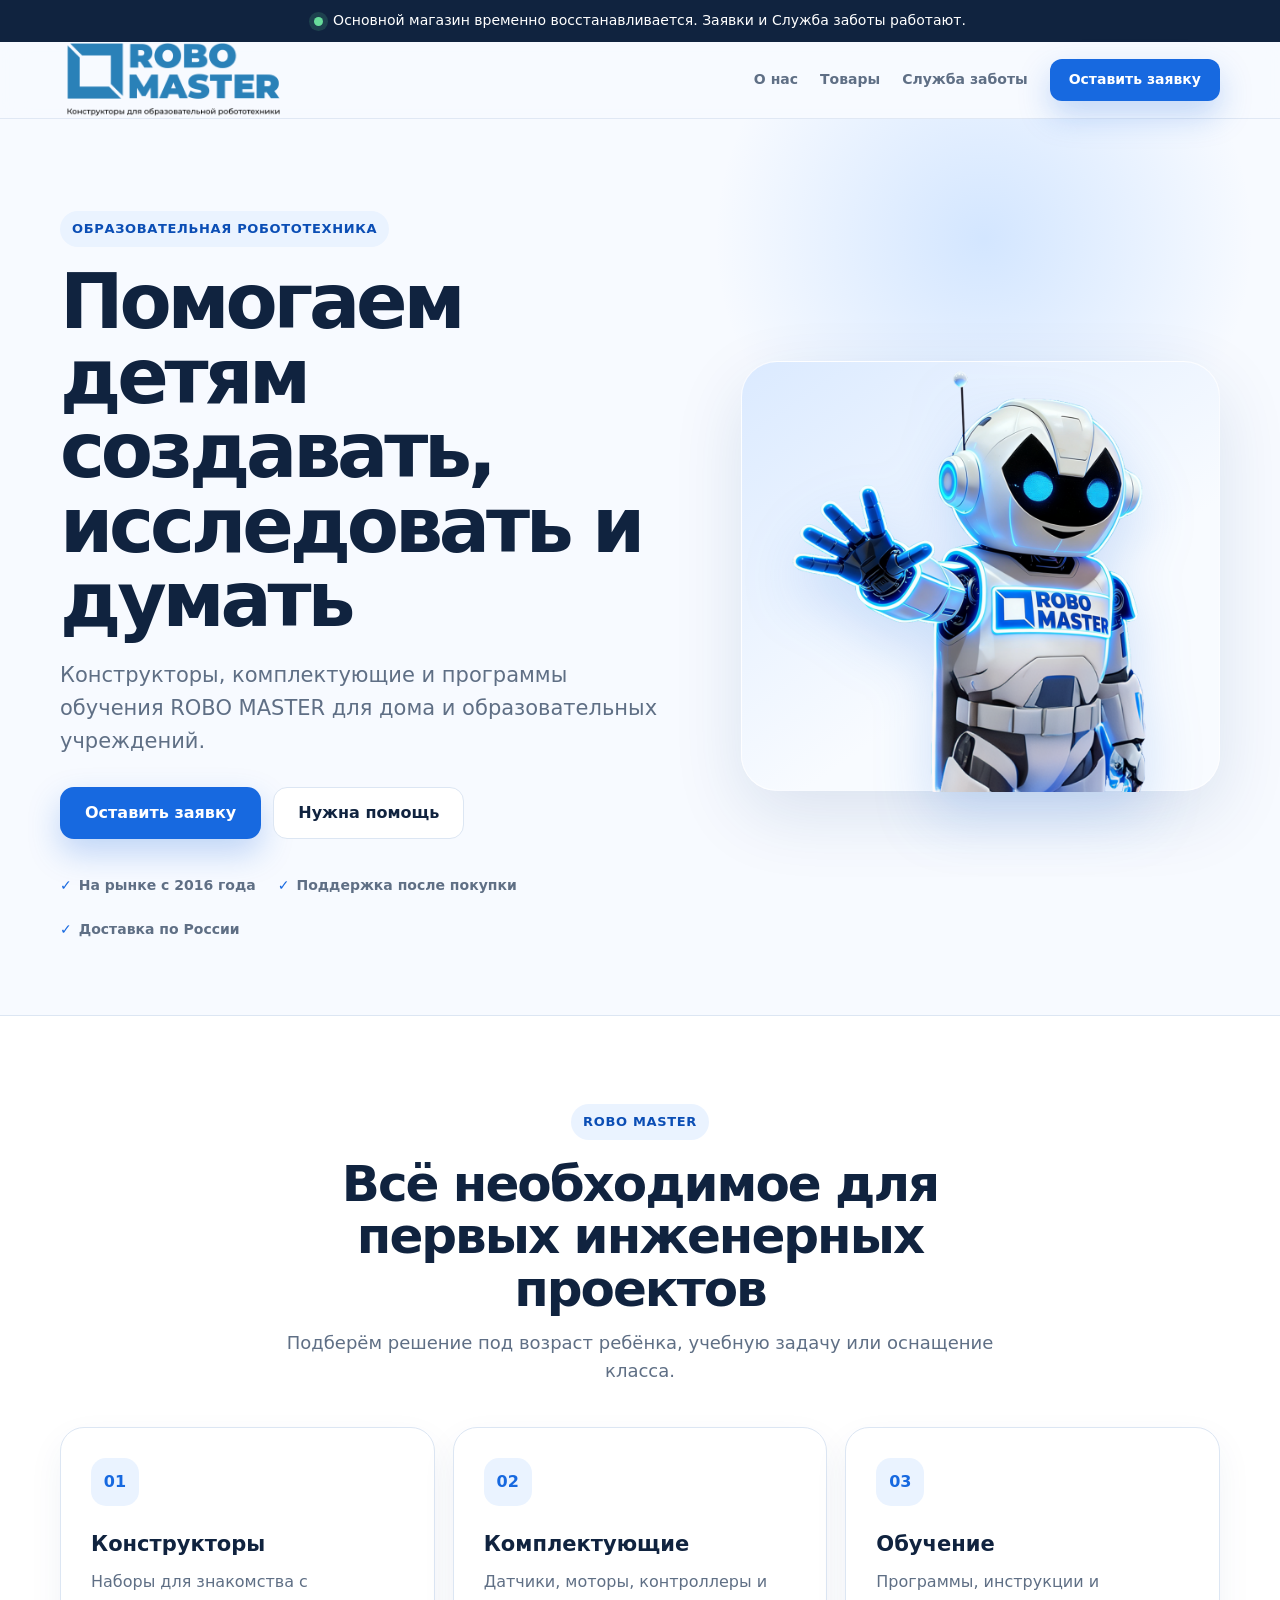
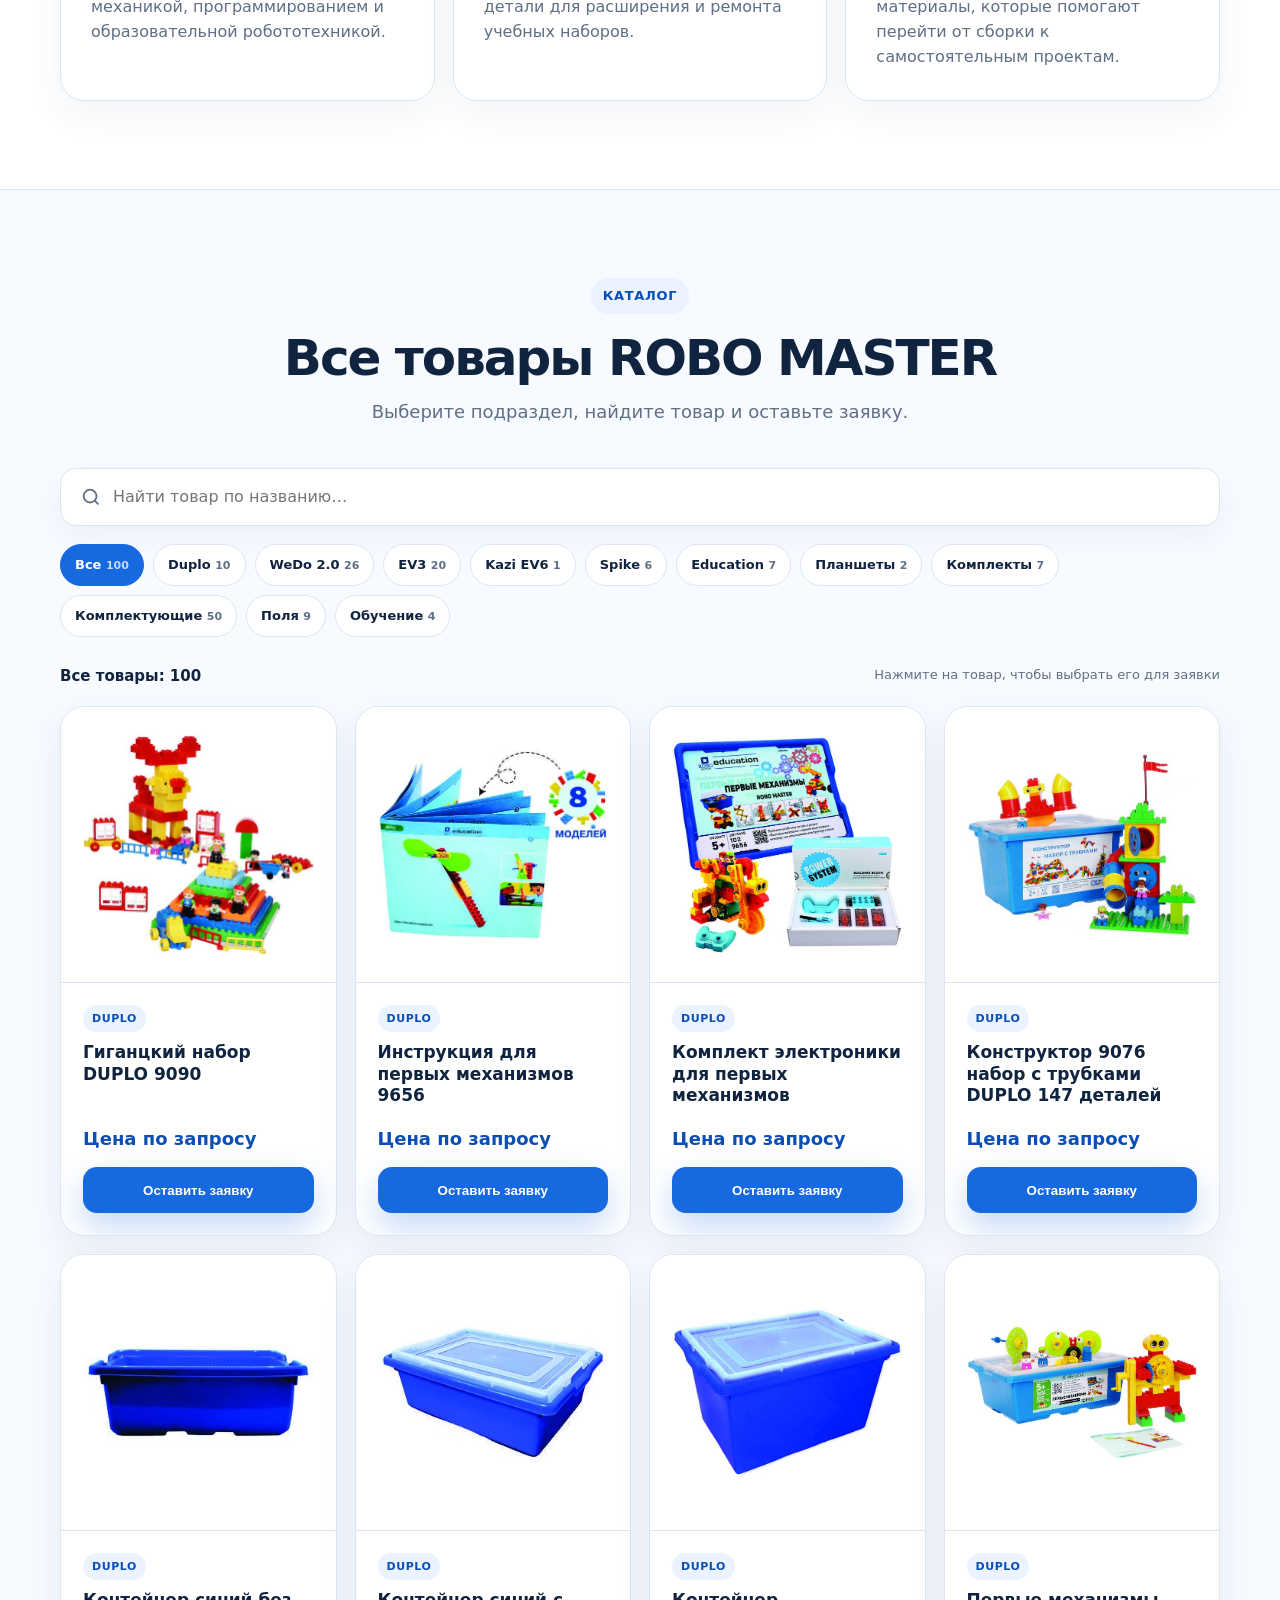
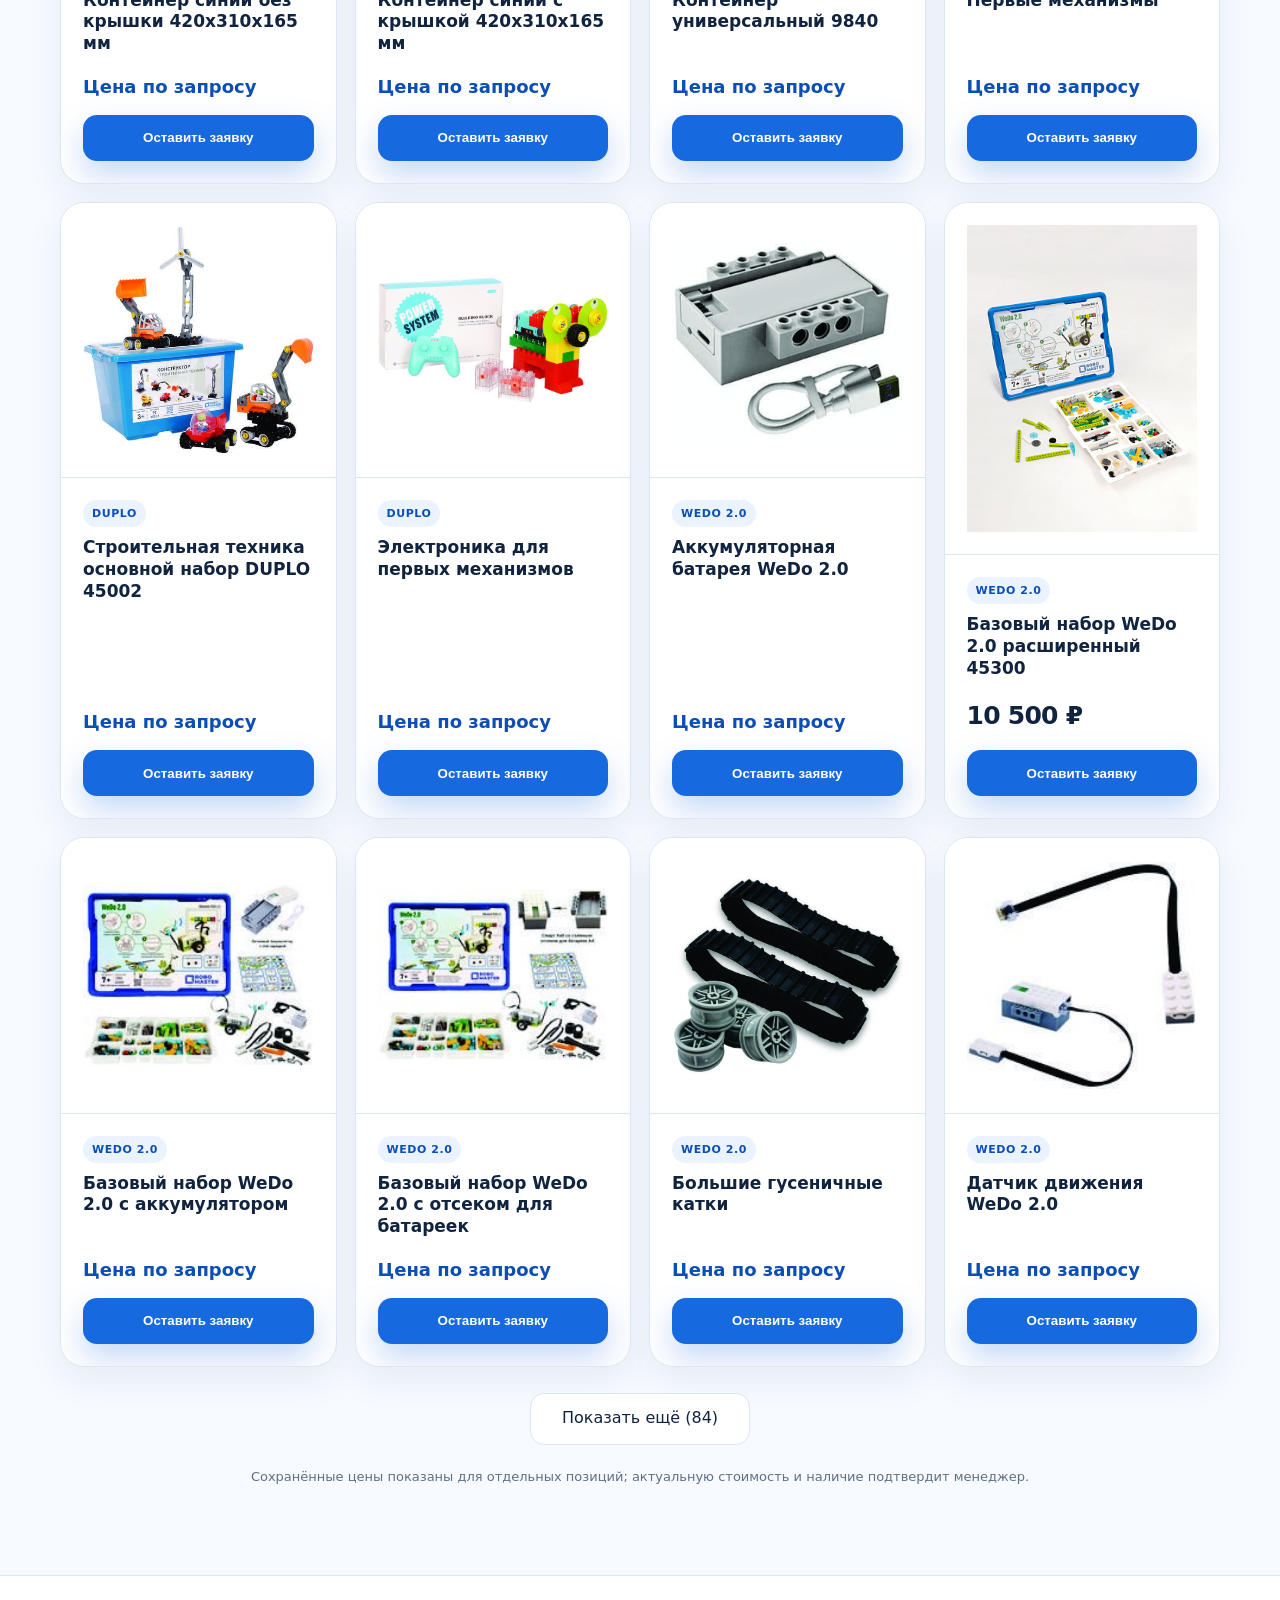
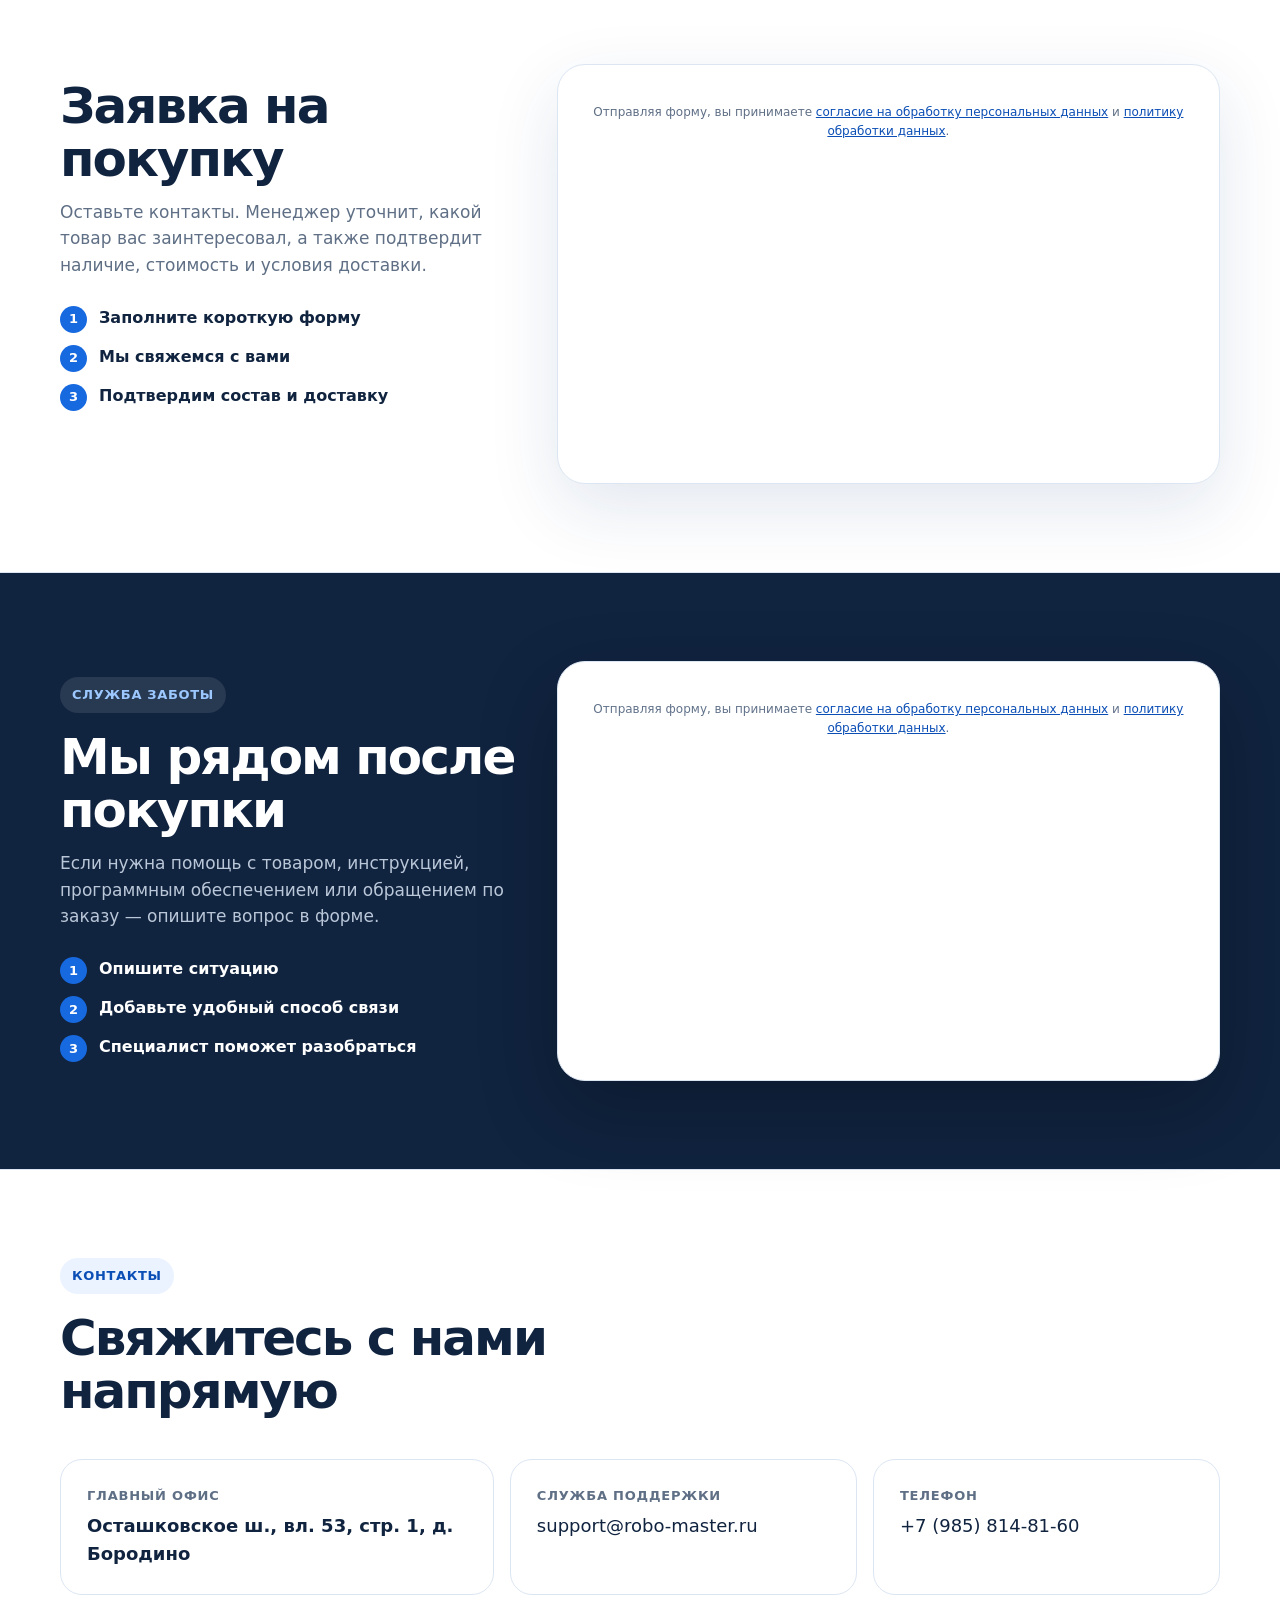
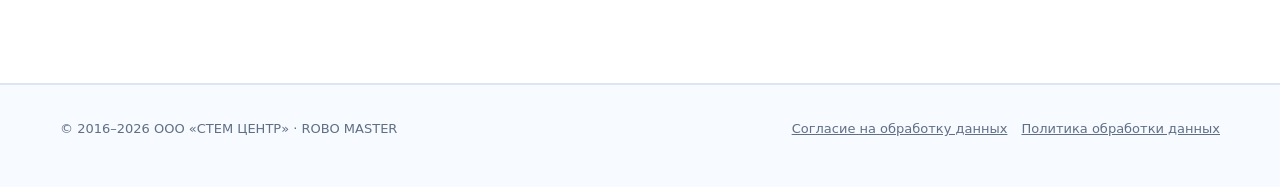
==== index.html @ 3cda49a5 "Update purchase request heading" ====
<!doctype html>
<html lang="ru">
<head>
  <meta charset="utf-8">
  <meta name="viewport" content="width=device-width, initial-scale=1">
  <meta name="description" content="ROBO MASTER — образовательные конструкторы и поддержка. Оставьте заявку на покупку или обратитесь в Службу заботы.">
  <title>ROBO MASTER — заявки и Служба заботы</title>
  <link rel="stylesheet" href="/styles.css">
  <script src="/catalog-data.js" defer></script>
  <script src="/catalog.js" defer></script>
</head>
<body>
  <div class="sticky-stack">
    <div class="service-note">
      <div class="container"><span class="status-dot" aria-hidden="true"></span> Основной магазин временно восстанавливается. Заявки и Служба заботы работают.</div>
    </div>

    <header class="site-header">
      <div class="container nav">
        <a class="brand" href="#top" aria-label="ROBO MASTER — наверх">
          <span class="brand-logo-viewport"><img class="brand-logo" src="/assets/brand/logo.png" alt="ROBO MASTER"></span>
        </a>
        <nav class="nav-links" aria-label="Основная навигация">
          <a href="#about">О нас</a>
          <a href="#products">Товары</a>
          <a href="#care">Служба заботы</a>
          <a class="button button-primary button-small" href="#order">Оставить заявку</a>
        </nav>
      </div>
    </header>
  </div>

  <main id="top">
    <section class="hero">
      <div class="container hero-grid">
        <div class="hero-copy">
          <div class="eyebrow">Образовательная робототехника</div>
          <h1>Помогаем детям создавать, исследовать и думать</h1>
          <p>Конструкторы, комплектующие и программы обучения ROBO MASTER для дома и образовательных учреждений.</p>
          <div class="hero-actions">
            <a class="button button-primary" href="#order">Оставить заявку</a>
            <a class="button button-secondary" href="#care">Нужна помощь</a>
          </div>
          <div class="trust-row" aria-label="Преимущества">
            <span>На рынке с 2016 года</span>
            <span>Поддержка после покупки</span>
            <span>Доставка по России</span>
          </div>
        </div>

        <div class="robot-card" aria-label="Маскот ROBO MASTER">
          <img class="mascot-image" src="/assets/brand/mascot.png" alt="Маскот ROBO MASTER">
        </div>
      </div>
    </section>

    <section class="section section-soft" id="about">
      <div class="container">
        <div class="section-heading center">
          <div class="eyebrow">ROBO MASTER</div>
          <h2>Всё необходимое для первых инженерных проектов</h2>
          <p>Подберём решение под возраст ребёнка, учебную задачу или оснащение класса.</p>
        </div>
        <div class="cards">
          <article class="card">
            <div class="card-number">01</div>
            <h3>Конструкторы</h3>
            <p>Наборы для знакомства с механикой, программированием и образовательной робототехникой.</p>
          </article>
          <article class="card">
            <div class="card-number">02</div>
            <h3>Комплектующие</h3>
            <p>Датчики, моторы, контроллеры и детали для расширения и ремонта учебных наборов.</p>
          </article>
          <article class="card">
            <div class="card-number">03</div>
            <h3>Обучение</h3>
            <p>Программы, инструкции и материалы, которые помогают перейти от сборки к самостоятельным проектам.</p>
          </article>
        </div>
      </div>
    </section>

    <section class="section" id="products">
      <div class="container">
        <div class="section-heading center">
          <div class="eyebrow">Каталог</div>
          <h2>Все товары ROBO MASTER</h2>
          <p>Выберите подраздел, найдите товар и оставьте заявку.</p>
        </div>
        <div class="catalog-toolbar">
          <label class="catalog-search">
            <span class="sr-only">Поиск товара</span>
            <input id="catalog-search" type="search" placeholder="Найти товар по названию…" autocomplete="off">
          </label>
          <div class="catalog-categories" id="catalog-categories" aria-label="Подразделы каталога"></div>
        </div>
        <div class="catalog-meta"><strong id="catalog-summary">Все товары</strong><span>Нажмите на товар, чтобы выбрать его для заявки</span></div>
        <div class="products-grid" id="catalog-grid" aria-live="polite"></div>
        <div class="catalog-more-wrap"><button class="button button-secondary" id="catalog-more" type="button">Показать ещё</button></div>
        <p class="catalog-note">Сохранённые цены показаны для отдельных позиций; актуальную стоимость и наличие подтвердит менеджер.</p>
      </div>
    </section>

    <section class="section section-soft" id="order">
      <div class="container form-layout">
        <div class="form-intro">
          <h2>Заявка на покупку</h2>
          <p>Оставьте контакты. Менеджер уточнит, какой товар вас заинтересовал, а также подтвердит наличие, стоимость и условия доставки.</p>
          <div class="selected-product" id="selected-product" hidden><span>Вы выбрали</span><strong id="selected-product-name"></strong></div>
          <ol class="steps">
            <li><i>1</i><span>Заполните короткую форму</span></li>
            <li><i>2</i><span>Мы свяжемся с вами</span></li>
            <li><i>3</i><span>Подтвердим состав и доставку</span></li>
          </ol>
        </div>
        <div class="form-shell">
          <script data-b24-form="inline/45/62ltmn" data-b24-form-telemetry-sign="v1:45:site.45201cbd93fb56bcf08cf3dd58f319ae5ca57c4b5c1c72bc4f37fc37b45484c8" data-skip-moving="true">(function(w,d,u){var s=d.createElement('script');s.async=true;s.src=u+'?'+(Date.now()/180000|0);var h=d.getElementsByTagName('script')[0];h.parentNode.insertBefore(s,h);})(window,document,'https://cdn-ru.bitrix24.ru/b26659784/crm/form/loader_45.js');</script>
          <p class="legal-note">Отправляя форму, вы принимаете <a href="/soglasie-na-obrabotku-personalnykh-dannykh/" target="_blank" rel="noopener">согласие на обработку персональных данных</a> и <a href="/politika-operatora-v-otnoshenii-obrabotki-personalnykh-dannykh/" target="_blank" rel="noopener">политику обработки данных</a>.</p>
        </div>
      </div>
    </section>

    <section class="section care-section" id="care">
      <div class="container form-layout">
        <div class="form-intro">
          <div class="eyebrow">Служба заботы</div>
          <h2>Мы рядом после покупки</h2>
          <p>Если нужна помощь с товаром, инструкцией, программным обеспечением или обращением по заказу — опишите вопрос в форме.</p>
          <ol class="steps">
            <li><i>1</i><span>Опишите ситуацию</span></li>
            <li><i>2</i><span>Добавьте удобный способ связи</span></li>
            <li><i>3</i><span>Специалист поможет разобраться</span></li>
          </ol>
        </div>
        <div class="form-shell">
          <script data-b24-form="inline/91/0jhcad" data-b24-form-telemetry-sign="v1:91:site.b65af442c1411113fe39081b1d730d750282a81c6e5b98659451074276ab9825" data-skip-moving="true">(function(w,d,u){var s=d.createElement('script');s.async=true;s.src=u+'?'+(Date.now()/180000|0);var h=d.getElementsByTagName('script')[0];h.parentNode.insertBefore(s,h);})(window,document,'https://cdn-ru.bitrix24.ru/b26659784/crm/form/loader_91.js');</script>
          <p class="legal-note">Отправляя форму, вы принимаете <a href="/soglasie-na-obrabotku-personalnykh-dannykh/" target="_blank" rel="noopener">согласие на обработку персональных данных</a> и <a href="/politika-operatora-v-otnoshenii-obrabotki-personalnykh-dannykh/" target="_blank" rel="noopener">политику обработки данных</a>.</p>
        </div>
      </div>
    </section>

    <section class="section section-soft">
      <div class="container">
        <div class="section-heading">
          <div class="eyebrow">Контакты</div>
          <h2>Свяжитесь с нами напрямую</h2>
        </div>
        <div class="contact-strip">
          <div class="contact-card"><span>Главный офис</span><strong>Осташковское ш., вл. 53, стр. 1, д. Бородино</strong></div>
          <div class="contact-card"><span>Служба поддержки</span><a href="mailto:support@robo-master.ru">support@robo-master.ru</a></div>
          <div class="contact-card"><span>Телефон</span><a href="tel:+79858148160">+7 (985) 814-81-60</a></div>
        </div>
      </div>
    </section>
  </main>

  <footer class="footer">
    <div class="container footer-grid">
      <div>© 2016–2026 ООО «СТЕМ ЦЕНТР» · ROBO MASTER</div>
      <div class="footer-links">
        <a href="/soglasie-na-obrabotku-personalnykh-dannykh/">Согласие на обработку данных</a>
        <a href="/politika-operatora-v-otnoshenii-obrabotki-personalnykh-dannykh/">Политика обработки данных</a>
      </div>
    </div>
  </footer>
</body>
</html>
---- styles.css ----
:root {
  --ink: #10233f;
  --muted: #5f6f85;
  --blue: #1769e0;
  --blue-deep: #0b4eb5;
  --sky: #eaf3ff;
  --orange: #ff8a3d;
  --yellow: #ffd34e;
  --white: #ffffff;
  --line: #dce6f3;
  --shadow: 0 24px 70px rgba(20, 61, 120, 0.12);
}

* { box-sizing: border-box; }

html { scroll-behavior: smooth; }

body {
  margin: 0;
  color: var(--ink);
  background: #f7faff;
  font-family: Inter, ui-sans-serif, system-ui, -apple-system, BlinkMacSystemFont, "Segoe UI", sans-serif;
  line-height: 1.55;
}

a { color: inherit; }

.container {
  width: min(1160px, calc(100% - 40px));
  margin-inline: auto;
}

.service-note {
  background: var(--ink);
  color: var(--white);
  font-size: 14px;
}

.sticky-stack {
  position: sticky;
  z-index: 30;
  top: 0;
}

.service-note .container {
  display: flex;
  align-items: center;
  justify-content: center;
  gap: 10px;
  min-height: 42px;
  text-align: center;
}

.status-dot {
  width: 9px;
  height: 9px;
  border-radius: 999px;
  background: #67dc9b;
  box-shadow: 0 0 0 5px rgba(103, 220, 155, 0.16);
}

.site-header {
  position: relative;
  z-index: 1;
  background: rgba(247, 250, 255, 0.9);
  border-bottom: 1px solid rgba(220, 230, 243, 0.85);
  backdrop-filter: blur(14px);
}

.nav {
  display: flex;
  align-items: center;
  justify-content: space-between;
  min-height: 76px;
  gap: 24px;
}

.brand {
  display: inline-flex;
  align-items: center;
  gap: 11px;
  color: var(--ink);
  text-decoration: none;
  font-weight: 900;
  letter-spacing: 0.02em;
}

.brand-logo-viewport {
  position: relative;
  display: block;
  width: 226px;
  height: 74px;
  overflow: hidden;
}

.brand-logo {
  position: absolute;
  top: -77px;
  left: 0;
  display: block;
  width: 226px;
  height: 226px;
  object-fit: contain;
}

.brand-mark {
  position: relative;
  width: 35px;
  height: 35px;
  border: 3px solid var(--blue);
  border-radius: 9px;
  transform: rotate(7deg);
}

.brand-mark::before,
.brand-mark::after {
  content: "";
  position: absolute;
  background: var(--orange);
  border-radius: 4px;
}

.brand-mark::before { width: 9px; height: 9px; top: 5px; left: 5px; }
.brand-mark::after { width: 9px; height: 9px; right: 5px; bottom: 5px; }

.nav-links {
  display: flex;
  align-items: center;
  gap: 22px;
  color: var(--muted);
  font-size: 14px;
  font-weight: 700;
}

.nav-links a { text-decoration: none; }
.nav-links a:hover { color: var(--blue); }

.button {
  display: inline-flex;
  align-items: center;
  justify-content: center;
  min-height: 52px;
  padding: 0 24px;
  border: 1px solid transparent;
  border-radius: 14px;
  text-decoration: none;
  font-weight: 800;
  transition: transform .2s ease, box-shadow .2s ease, background .2s ease;
}

.button:hover { transform: translateY(-2px); }
.button-primary { background: var(--blue); color: var(--white); box-shadow: 0 14px 32px rgba(23, 105, 224, .25); }
.button-primary:hover { background: var(--blue-deep); }
.button-secondary { background: var(--white); color: var(--ink); border-color: var(--line); }
.button-small { min-height: 42px; padding-inline: 18px; border-radius: 12px; }

.hero {
  position: relative;
  overflow: hidden;
  padding: 92px 0 74px;
}

.hero::before {
  content: "";
  position: absolute;
  inset: -160px auto auto 55%;
  width: 560px;
  height: 560px;
  border-radius: 50%;
  background: radial-gradient(circle, rgba(83, 158, 255, .22), rgba(83, 158, 255, 0) 68%);
  pointer-events: none;
}

.hero-grid {
  display: grid;
  grid-template-columns: minmax(0, 1.12fr) minmax(360px, .88fr);
  align-items: center;
  gap: 72px;
}

.eyebrow {
  display: inline-flex;
  align-items: center;
  gap: 8px;
  margin-bottom: 18px;
  padding: 8px 12px;
  border-radius: 999px;
  background: var(--sky);
  color: var(--blue-deep);
  font-size: 13px;
  font-weight: 900;
  letter-spacing: .05em;
  text-transform: uppercase;
}

h1, h2, h3, p { margin-top: 0; }

h1 {
  max-width: 760px;
  margin-bottom: 22px;
  font-size: clamp(43px, 6vw, 76px);
  line-height: .98;
  letter-spacing: -.055em;
}

.hero-copy > p {
  max-width: 680px;
  margin-bottom: 30px;
  color: var(--muted);
  font-size: clamp(18px, 2vw, 21px);
}

.hero-actions { display: flex; flex-wrap: wrap; gap: 12px; }

.trust-row {
  display: flex;
  flex-wrap: wrap;
  gap: 22px;
  margin-top: 36px;
  color: var(--muted);
  font-size: 14px;
  font-weight: 700;
}

.trust-row span::before { content: "✓"; margin-right: 7px; color: var(--blue); }

.robot-card {
  position: relative;
  min-height: 430px;
  border: 1px solid rgba(255, 255, 255, .82);
  border-radius: 36px;
  background: linear-gradient(145deg, #dbeaff, #f8fbff 62%);
  box-shadow: var(--shadow);
}

.mascot-image {
  position: absolute;
  z-index: 2;
  right: -2%;
  bottom: -2px;
  display: block;
  width: 112%;
  max-width: none;
  max-height: 112%;
  object-fit: contain;
  object-position: right bottom;
  filter: drop-shadow(0 25px 28px rgba(23, 105, 224, .18));
}

.robot {
  position: absolute;
  inset: 68px 62px auto;
  height: 270px;
}

.robot-head {
  position: absolute;
  top: 0;
  left: 50%;
  width: 190px;
  height: 138px;
  transform: translateX(-50%);
  border: 10px solid var(--ink);
  border-radius: 34px;
  background: var(--white);
}

.robot-head::before,
.robot-head::after {
  content: "";
  position: absolute;
  top: 47px;
  width: 25px;
  height: 25px;
  border-radius: 50%;
  background: var(--blue);
  box-shadow: inset 0 -5px 0 rgba(0,0,0,.12);
}

.robot-head::before { left: 38px; }
.robot-head::after { right: 38px; }

.robot-smile {
  position: absolute;
  left: 50%;
  bottom: 22px;
  width: 54px;
  height: 21px;
  transform: translateX(-50%);
  border-bottom: 7px solid var(--orange);
  border-radius: 50%;
}

.robot-antenna {
  position: absolute;
  top: -44px;
  left: 50%;
  width: 8px;
  height: 40px;
  transform: translateX(-50%);
  background: var(--ink);
  border-radius: 10px;
}

.robot-antenna::before {
  content: "";
  position: absolute;
  top: -13px;
  left: -7px;
  width: 22px;
  height: 22px;
  border-radius: 50%;
  background: var(--yellow);
  border: 5px solid var(--ink);
}

.robot-body {
  position: absolute;
  top: 144px;
  left: 50%;
  width: 235px;
  height: 130px;
  transform: translateX(-50%);
  border: 10px solid var(--ink);
  border-radius: 31px 31px 45px 45px;
  background: var(--blue);
}

.robot-body::before,
.robot-body::after {
  content: "";
  position: absolute;
  top: 28px;
  width: 76px;
  height: 24px;
  border: 9px solid var(--ink);
  background: var(--orange);
  border-radius: 999px;
}

.robot-body::before { left: -72px; transform: rotate(-25deg); }
.robot-body::after { right: -72px; transform: rotate(25deg); }

.robot-panel {
  position: absolute;
  left: 50%;
  top: 29px;
  width: 90px;
  height: 54px;
  transform: translateX(-50%);
  border-radius: 13px;
  background: var(--white);
  box-shadow: inset 0 0 0 7px rgba(16, 35, 63, .12);
}

.block {
  position: absolute;
  width: 58px;
  height: 58px;
  border: 7px solid var(--ink);
  border-radius: 13px;
  transform: rotate(var(--r));
  box-shadow: 0 11px 0 rgba(16, 35, 63, .08);
}

.block::before {
  content: "";
  position: absolute;
  width: 18px;
  height: 9px;
  left: 12px;
  top: -15px;
  border: 5px solid var(--ink);
  border-bottom: 0;
  border-radius: 6px 6px 0 0;
  background: inherit;
}

.block-a { --r: -12deg; left: 24px; bottom: 24px; background: var(--yellow); }
.block-b { --r: 14deg; right: 28px; bottom: 50px; background: var(--orange); }
.block-c { --r: -5deg; right: 76px; top: 24px; width: 43px; height: 43px; background: #6ed6ae; }

.section { padding: 88px 0; }
.section-soft { background: var(--white); border-block: 1px solid var(--line); }

.section-heading { max-width: 760px; margin-bottom: 42px; }
.section-heading.center { margin-inline: auto; text-align: center; }

h2 {
  margin-bottom: 14px;
  font-size: clamp(32px, 4vw, 50px);
  line-height: 1.05;
  letter-spacing: -.04em;
}

.section-heading p { color: var(--muted); font-size: 18px; }

.cards {
  display: grid;
  grid-template-columns: repeat(3, 1fr);
  gap: 18px;
}

.products-grid {
  display: grid;
  grid-template-columns: repeat(4, 1fr);
  gap: 18px;
}

.catalog-toolbar {
  display: grid;
  gap: 18px;
  margin-bottom: 28px;
}

.catalog-search input {
  width: 100%;
  min-height: 58px;
  padding: 0 20px 0 52px;
  border: 1px solid var(--line);
  border-radius: 16px;
  outline: none;
  background: var(--white) url("data:image/svg+xml,%3Csvg xmlns='http://www.w3.org/2000/svg' width='22' height='22' fill='none' stroke='%235f6f85' stroke-width='2' viewBox='0 0 24 24'%3E%3Ccircle cx='11' cy='11' r='7'/%3E%3Cpath d='m20 20-4-4'/%3E%3C/svg%3E") no-repeat 19px center;
  color: var(--ink);
  font: inherit;
  font-size: 16px;
  box-shadow: 0 10px 30px rgba(20, 61, 120, .05);
}

.catalog-search input:focus {
  border-color: var(--blue);
  box-shadow: 0 0 0 4px rgba(23, 105, 224, .1);
}

.catalog-categories {
  display: flex;
  flex-wrap: wrap;
  gap: 9px;
}

.catalog-chip {
  min-height: 42px;
  padding: 0 14px;
  border: 1px solid var(--line);
  border-radius: 999px;
  background: var(--white);
  color: var(--ink);
  cursor: pointer;
  font: inherit;
  font-size: 13px;
  font-weight: 800;
}

.catalog-chip span { color: var(--muted); font-size: 11px; }
.catalog-chip:hover, .catalog-chip.is-active { border-color: var(--blue); background: var(--blue); color: var(--white); }
.catalog-chip.is-active span, .catalog-chip:hover span { color: rgba(255,255,255,.75); }

.catalog-meta {
  display: flex;
  justify-content: space-between;
  gap: 18px;
  margin-bottom: 18px;
  color: var(--muted);
  font-size: 13px;
}

.catalog-meta strong { color: var(--ink); font-size: 15px; }

.product-placeholder {
  display: grid;
  place-items: center;
  align-content: center;
  width: 100%;
  height: 100%;
  gap: 10px;
  border-radius: 18px;
  background: var(--white);
  color: var(--blue-deep);
  text-align: center;
}

.product-placeholder span {
  display: grid;
  place-items: center;
  width: 62px;
  height: 62px;
  border-radius: 19px;
  background: var(--blue);
  color: var(--white);
  font-size: 22px;
  font-weight: 900;
  box-shadow: 0 14px 28px rgba(23, 105, 224, .2);
}

.product-placeholder strong { padding-inline: 14px; font-size: 15px; }

.product-card {
  display: flex;
  flex-direction: column;
  min-width: 0;
  overflow: hidden;
  border: 1px solid var(--line);
  border-radius: 24px;
  background: var(--white);
  box-shadow: 0 14px 36px rgba(20, 61, 120, .07);
  transition: transform .2s ease, box-shadow .2s ease;
}

.product-card:hover {
  transform: translateY(-4px);
  box-shadow: 0 24px 52px rgba(20, 61, 120, .13);
}

.product-image {
  display: grid;
  place-items: center;
  aspect-ratio: 1 / 1;
  padding: 22px;
  background: var(--white);
}

.product-image img {
  display: block;
  width: 100%;
  height: 100%;
  object-fit: contain;
  mix-blend-mode: multiply;
}

.product-content {
  display: flex;
  flex: 1;
  flex-direction: column;
  padding: 22px;
  border-top: 1px solid var(--line);
}

.product-tag {
  align-self: flex-start;
  margin-bottom: 10px;
  padding: 5px 9px;
  border-radius: 999px;
  background: var(--sky);
  color: var(--blue-deep);
  font-size: 11px;
  font-weight: 900;
  letter-spacing: .05em;
  text-transform: uppercase;
}

.product-card h3 {
  margin-bottom: 18px;
  font-size: 17px;
  line-height: 1.28;
}

.product-price {
  margin-top: auto;
  margin-bottom: 14px;
  font-size: 25px;
  font-weight: 900;
  letter-spacing: -.03em;
}

.product-price-request { color: var(--blue-deep); font-size: 18px; letter-spacing: 0; }

.product-card .button { width: 100%; min-height: 46px; padding-inline: 16px; }

.catalog-note {
  margin: 22px 0 0;
  color: var(--muted);
  font-size: 13px;
  text-align: center;
}

.catalog-more-wrap { display: flex; justify-content: center; margin-top: 26px; }
.catalog-more-wrap .button { min-width: 220px; cursor: pointer; font: inherit; }
.catalog-empty { grid-column: 1 / -1; padding: 48px 24px; border: 1px dashed var(--line); border-radius: 22px; color: var(--muted); text-align: center; }

.selected-product {
  display: grid;
  gap: 4px;
  margin: 24px 0 0;
  padding: 16px 18px;
  border: 1px solid #b9d7ff;
  border-radius: 16px;
  background: var(--sky);
}

.selected-product[hidden] { display: none; }
.selected-product span { color: var(--blue-deep); font-size: 11px; font-weight: 900; letter-spacing: .06em; text-transform: uppercase; }
.selected-product strong { font-size: 15px; line-height: 1.35; }
.sr-only { position: absolute; width: 1px; height: 1px; padding: 0; margin: -1px; overflow: hidden; clip: rect(0, 0, 0, 0); white-space: nowrap; border: 0; }

.card {
  padding: 30px;
  border: 1px solid var(--line);
  border-radius: 24px;
  background: var(--white);
  box-shadow: 0 14px 36px rgba(20, 61, 120, .06);
}

.card-number {
  display: grid;
  place-items: center;
  width: 48px;
  height: 48px;
  margin-bottom: 22px;
  border-radius: 15px;
  background: var(--sky);
  color: var(--blue);
  font-weight: 900;
}

.card h3 { margin-bottom: 10px; font-size: 21px; }
.card p { margin-bottom: 0; color: var(--muted); }

.form-layout {
  display: grid;
  grid-template-columns: minmax(0, .82fr) minmax(420px, 1.18fr);
  gap: 36px;
  align-items: start;
}

.form-intro {
  position: sticky;
  top: 116px;
  padding-top: 16px;
}

.form-intro p { color: var(--muted); font-size: 17px; }

.steps { display: grid; gap: 12px; margin: 28px 0 0; padding: 0; list-style: none; }
.steps li { display: flex; gap: 12px; align-items: flex-start; font-weight: 750; }
.steps i { display: grid; place-items: center; flex: 0 0 27px; height: 27px; border-radius: 50%; background: var(--blue); color: #fff; font-style: normal; font-size: 13px; }

.form-shell {
  min-height: 420px;
  padding: 20px;
  border: 1px solid var(--line);
  border-radius: 28px;
  background: var(--white);
  box-shadow: var(--shadow);
}

.legal-note {
  margin: 18px 10px 4px;
  color: var(--muted);
  font-size: 12px;
  text-align: center;
}

.legal-note a { color: var(--blue-deep); }

.care-section {
  background: var(--ink);
  color: var(--white);
}

.care-section .section-heading p,
.care-section .form-intro p { color: #bac7d8; }

.care-section .eyebrow { background: rgba(255,255,255,.1); color: #9cc8ff; }
.care-section .form-shell { color: var(--ink); box-shadow: 0 30px 80px rgba(0,0,0,.24); }
.care-section .legal-note { color: #61728a; }

.contact-strip {
  display: grid;
  grid-template-columns: 1.25fr repeat(2, 1fr);
  gap: 16px;
}

.contact-card {
  padding: 26px;
  border: 1px solid var(--line);
  border-radius: 22px;
  background: var(--white);
}

.contact-card span { display: block; margin-bottom: 6px; color: var(--muted); font-size: 13px; font-weight: 800; text-transform: uppercase; letter-spacing: .06em; }
.contact-card a, .contact-card strong { text-decoration: none; font-size: 18px; }

.footer { padding: 34px 0 48px; border-top: 1px solid var(--line); color: var(--muted); font-size: 13px; }
.footer-grid { display: flex; justify-content: space-between; gap: 28px; align-items: flex-start; }
.footer-links { display: flex; flex-wrap: wrap; justify-content: flex-end; gap: 14px; }
.footer-links a:hover { color: var(--blue); }

.document { padding: 72px 0 100px; }
.document-card { max-width: 900px; margin: 0 auto; padding: clamp(28px, 6vw, 64px); border: 1px solid var(--line); border-radius: 28px; background: var(--white); box-shadow: var(--shadow); }
.document-card h1 { font-size: clamp(34px, 5vw, 54px); }
.document-card h2 { margin-top: 34px; font-size: 25px; }
.document-card p, .document-card li { color: #34465f; }
.document-card .back { display: inline-block; margin-bottom: 30px; color: var(--blue); font-weight: 800; text-decoration: none; }

@media (max-width: 900px) {
  .nav-links > a:not(.button) { display: none; }
  .hero { padding-top: 62px; }
  .hero-grid, .form-layout { grid-template-columns: 1fr; }
  .hero-grid { gap: 46px; }
  .robot-card { min-height: 380px; }
  .mascot-image { width: min(620px, 108%); right: 0; left: 50%; transform: translateX(-50%); }
  .cards, .contact-strip { grid-template-columns: 1fr; }
  .products-grid { grid-template-columns: repeat(2, 1fr); }
  .form-intro { position: static; }
}

@media (max-width: 560px) {
  .container { width: min(100% - 24px, 1160px); }
  .site-header .button-small { display: none; }
  .nav { min-height: 66px; }
  .brand-logo-viewport { width: 174px; height: 58px; }
  .brand-logo { top: -60px; width: 174px; height: 174px; }
  .hero { padding-block: 46px 58px; }
  h1 { font-size: 43px; }
  .hero-actions .button { width: 100%; }
  .trust-row { display: grid; gap: 10px; }
  .robot-card { min-height: 325px; }
  .mascot-image { width: 120%; }
  .section { padding: 64px 0; }
  .products-grid { grid-template-columns: 1fr; }
  .catalog-meta { display: grid; gap: 3px; }
  .catalog-categories { flex-wrap: nowrap; overflow-x: auto; padding-bottom: 7px; scrollbar-width: thin; }
  .catalog-chip { flex: 0 0 auto; }
  .form-shell { padding: 8px; border-radius: 20px; }
  .footer-grid { display: grid; }
  .footer-links { justify-content: flex-start; }
}
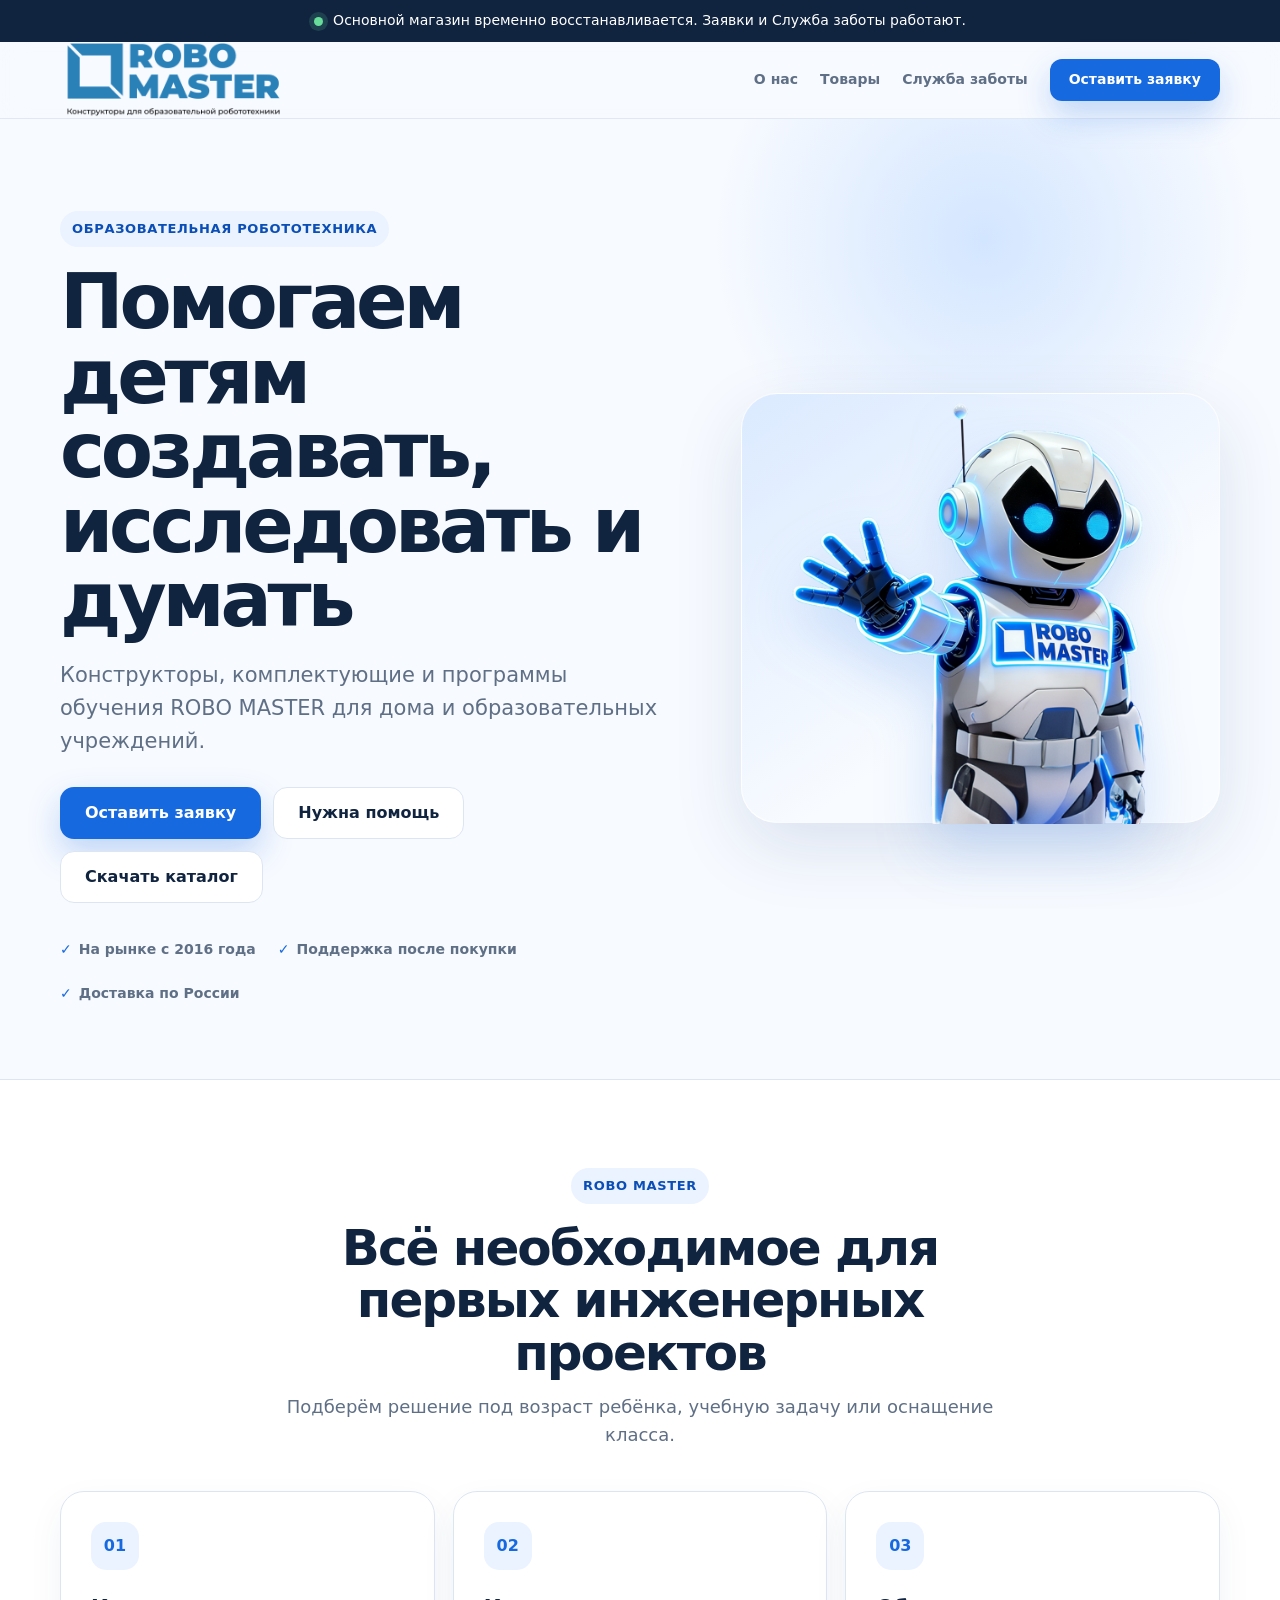
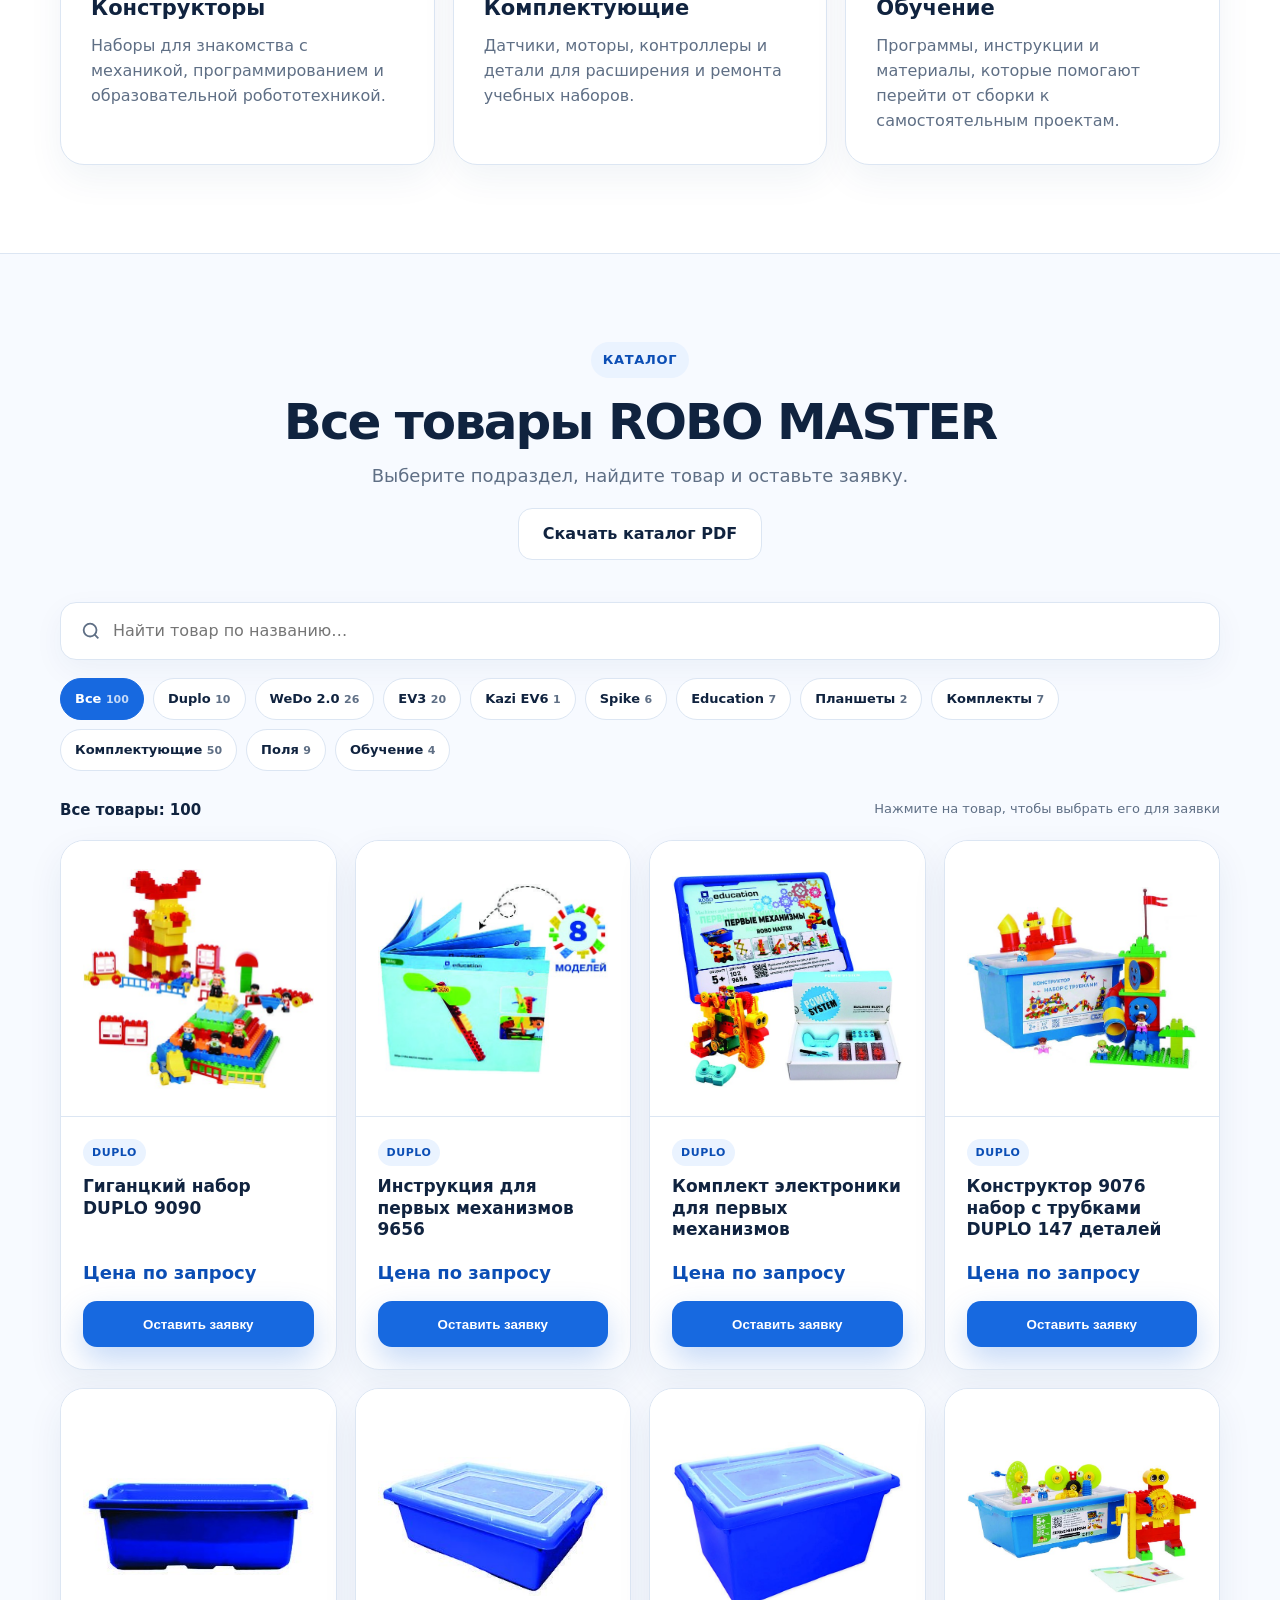
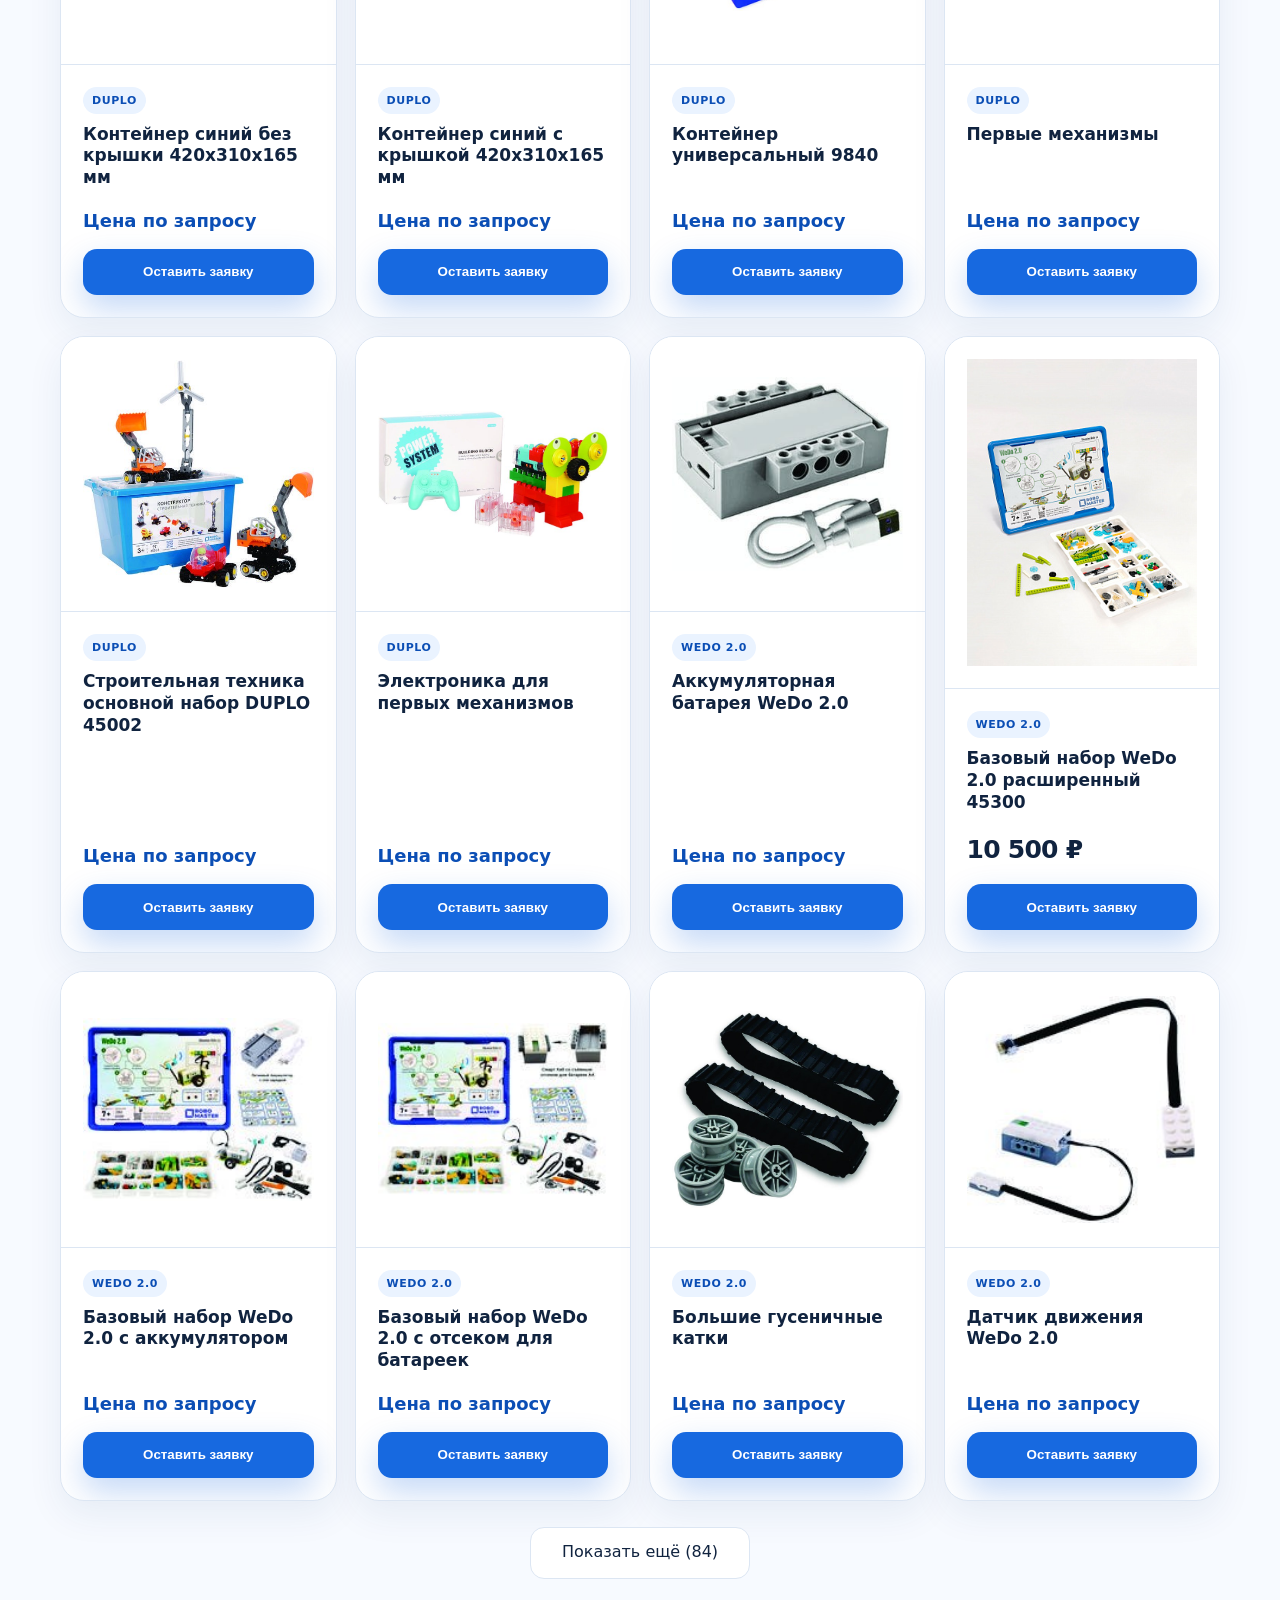
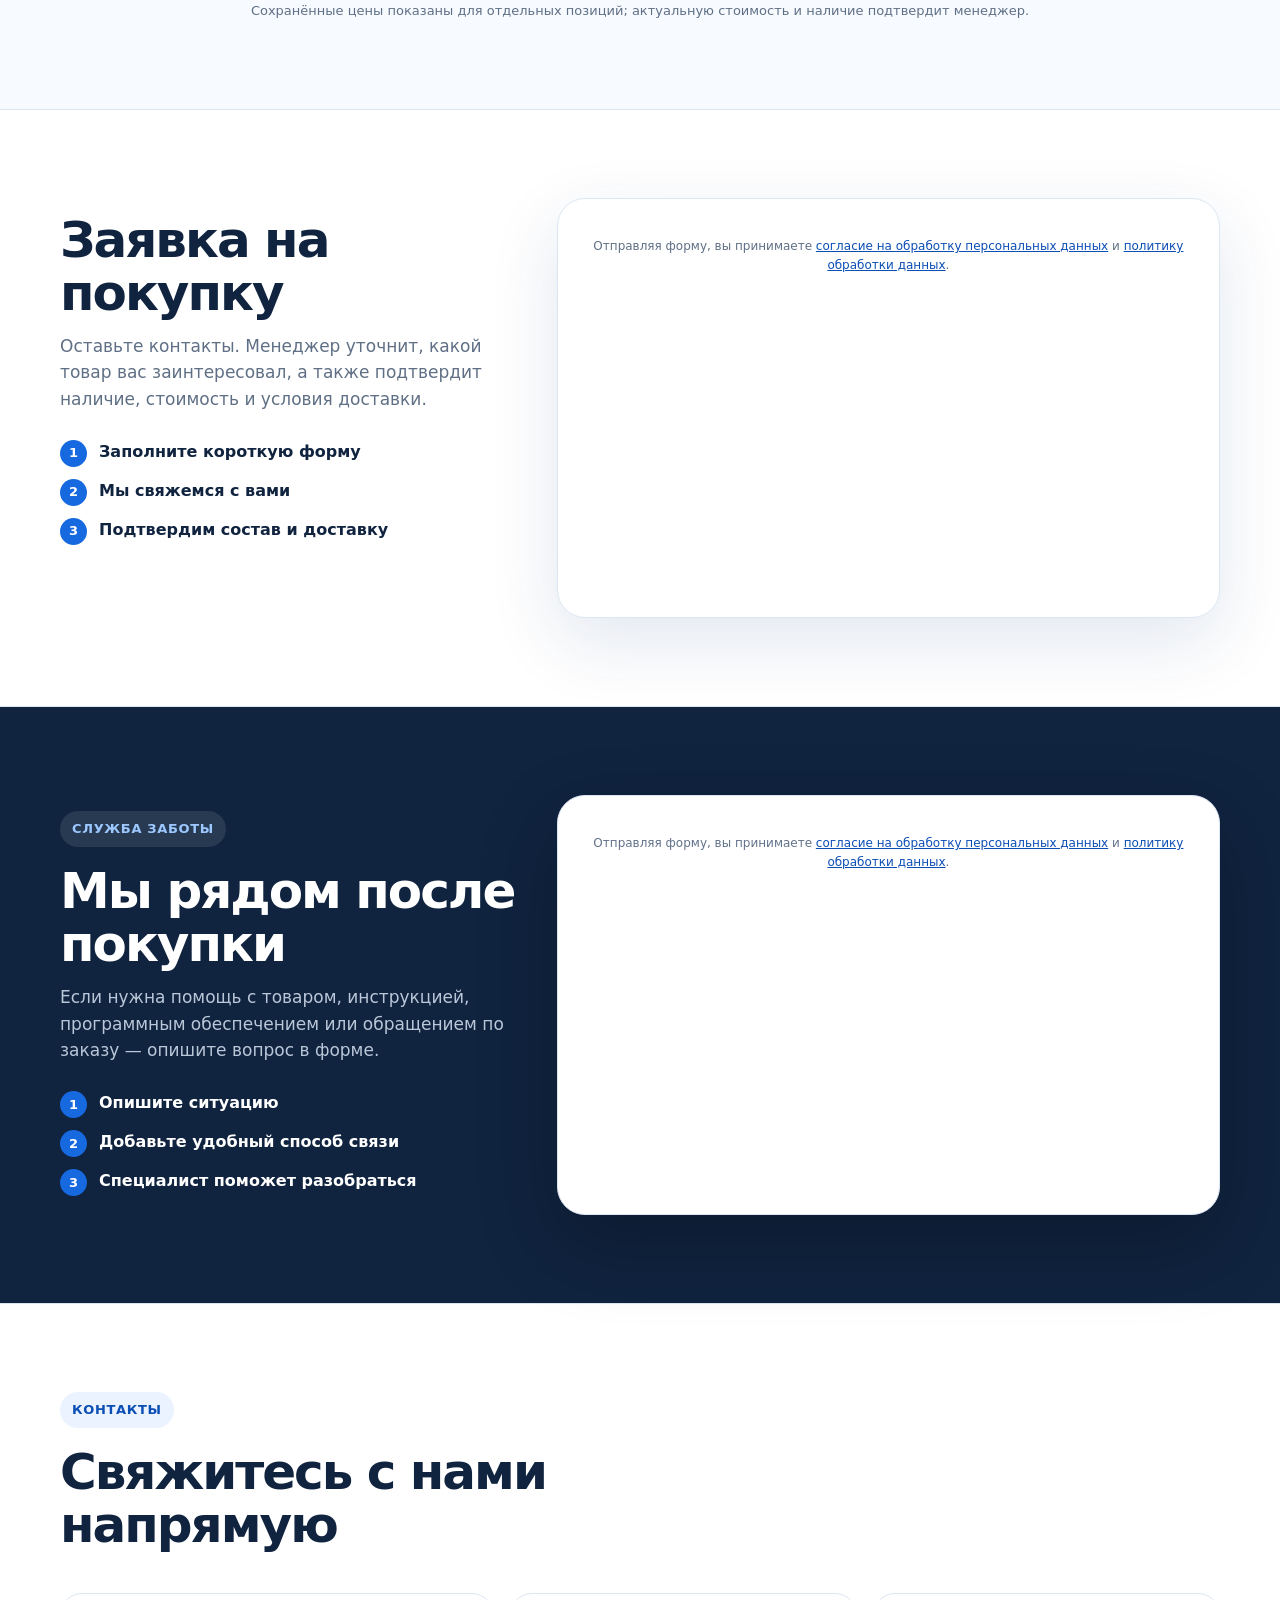
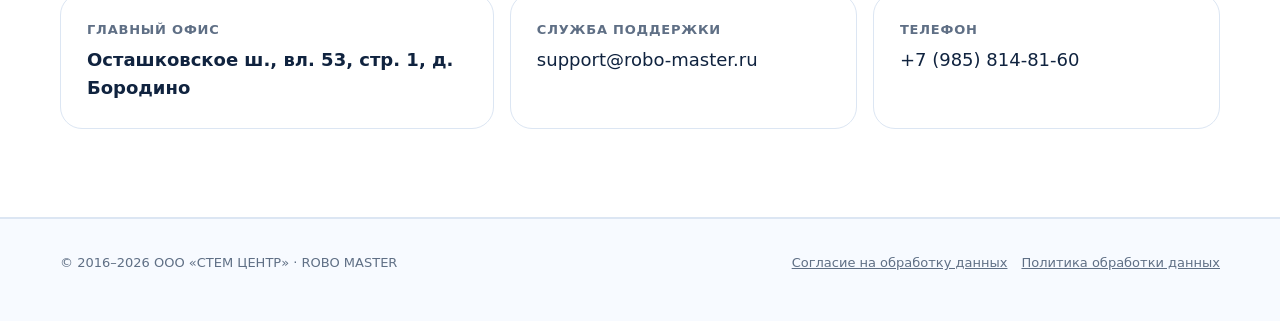
==== commit 66d90aac: "Add catalog download links" ====
--- a/index.html
+++ b/index.html
@@ -40,6 +40,7 @@
           <div class="hero-actions">
             <a class="button button-primary" href="#order">Оставить заявку</a>
             <a class="button button-secondary" href="#care">Нужна помощь</a>
+            <a class="button button-secondary" href="/files/ROBO_MASTER_Catalog_2026.pdf" download>Скачать каталог</a>
           </div>
           <div class="trust-row" aria-label="Преимущества">
             <span>На рынке с 2016 года</span>
@@ -87,6 +88,7 @@
           <div class="eyebrow">Каталог</div>
           <h2>Все товары ROBO MASTER</h2>
           <p>Выберите подраздел, найдите товар и оставьте заявку.</p>
+          <a class="button button-secondary catalog-download" href="/files/ROBO_MASTER_Catalog_2026.pdf" download>Скачать каталог PDF</a>
         </div>
         <div class="catalog-toolbar">
           <label class="catalog-search">
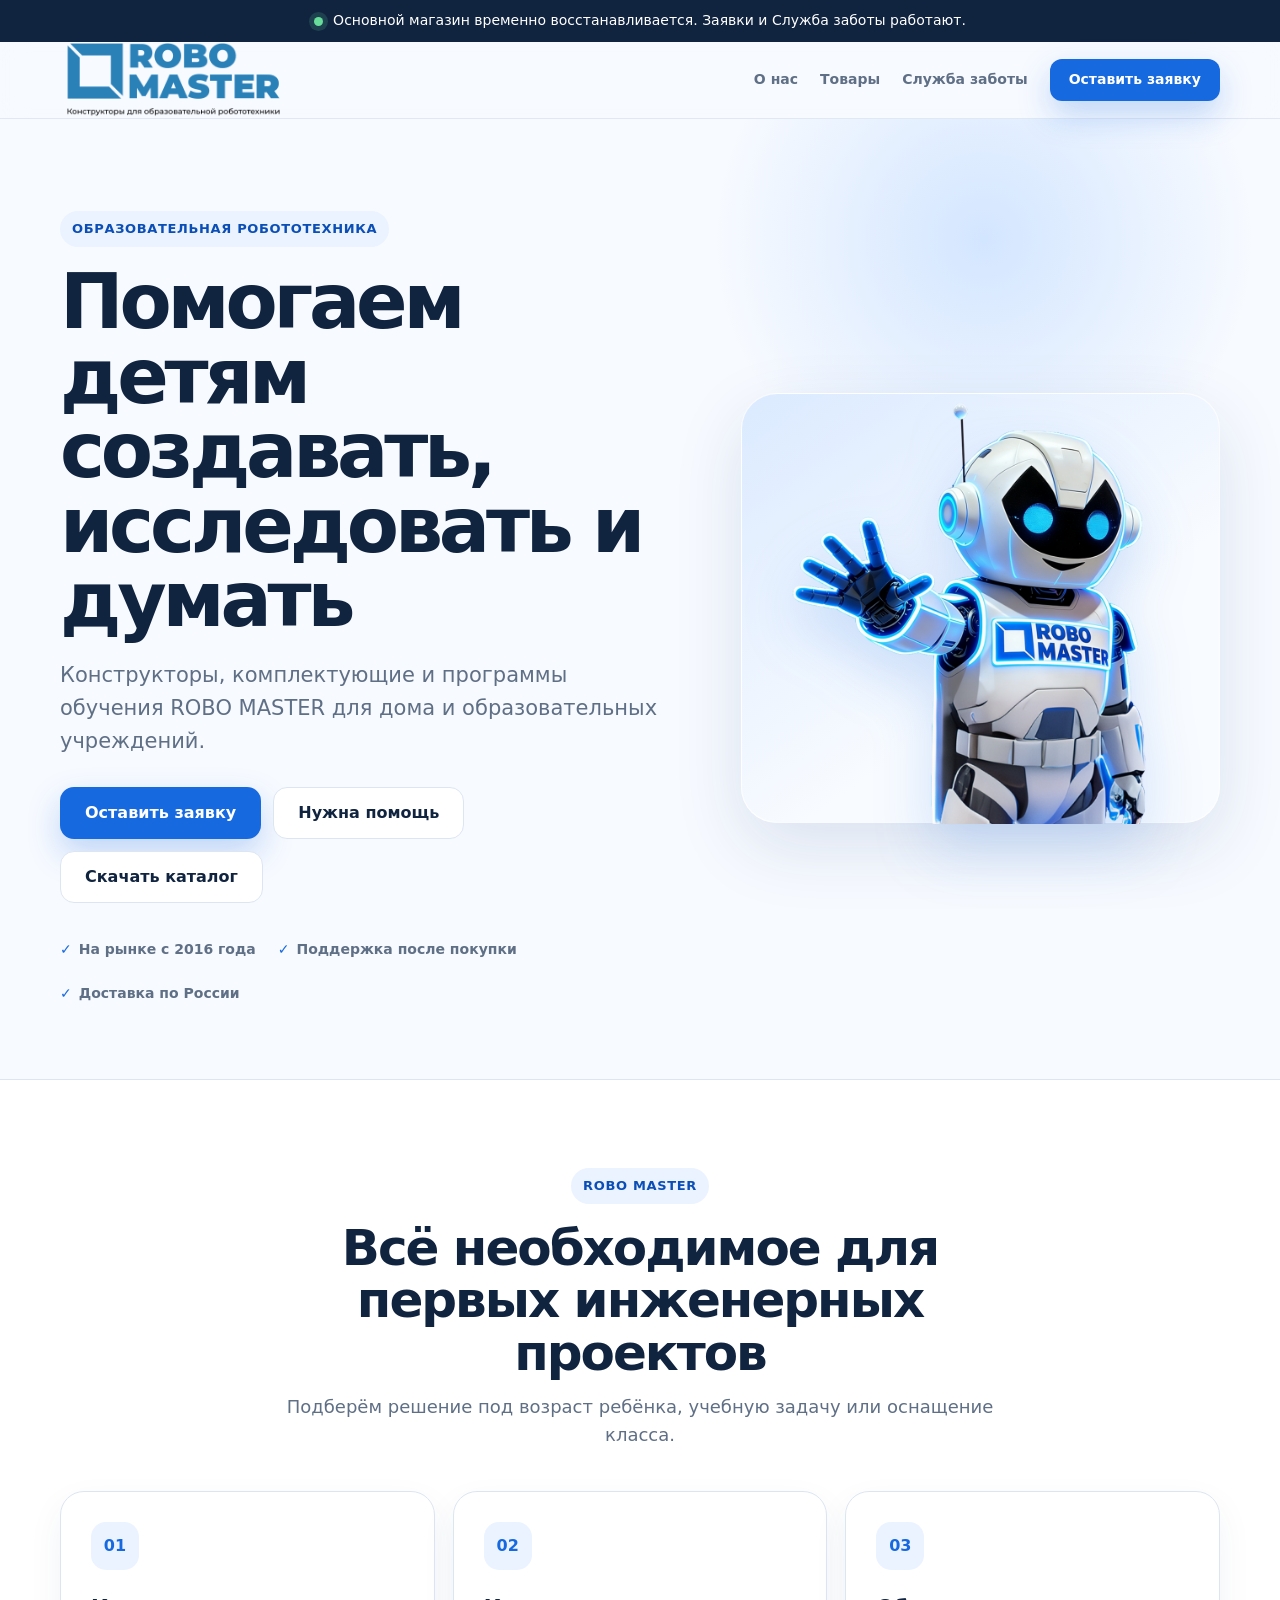
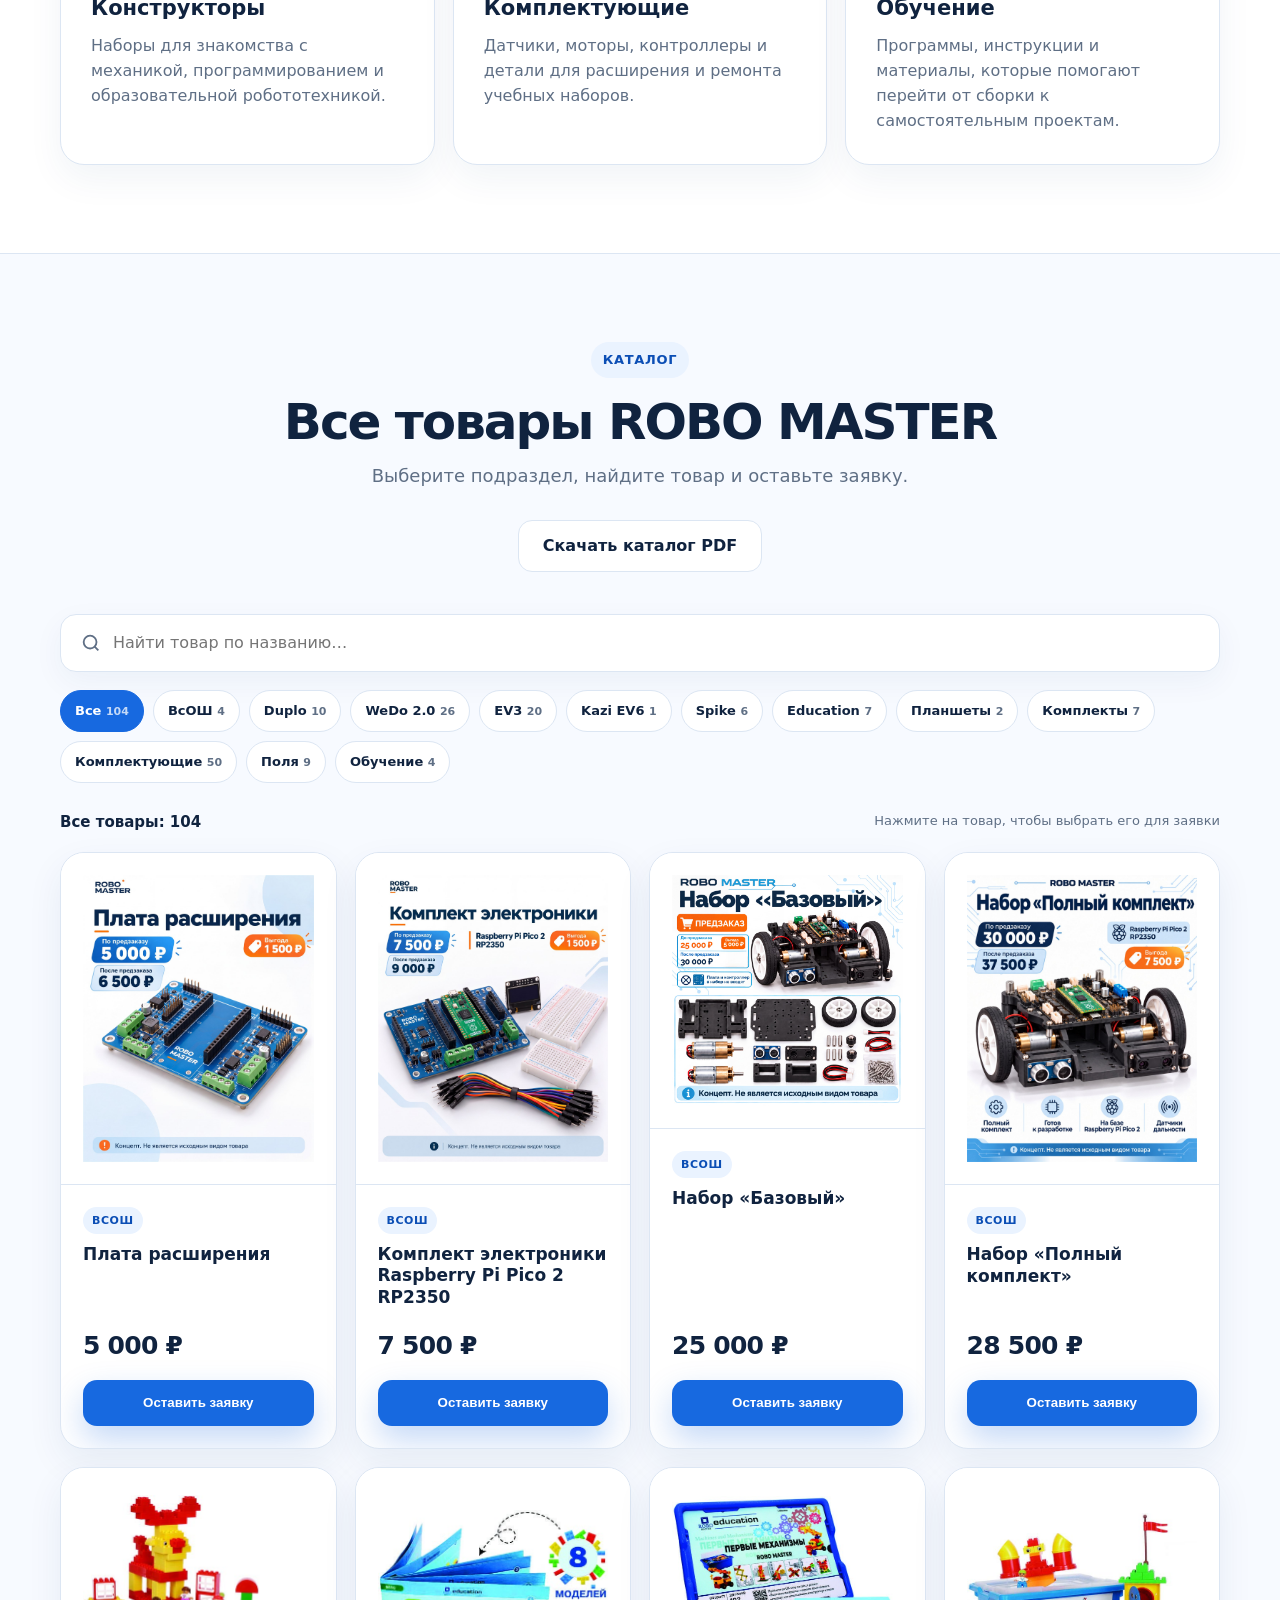
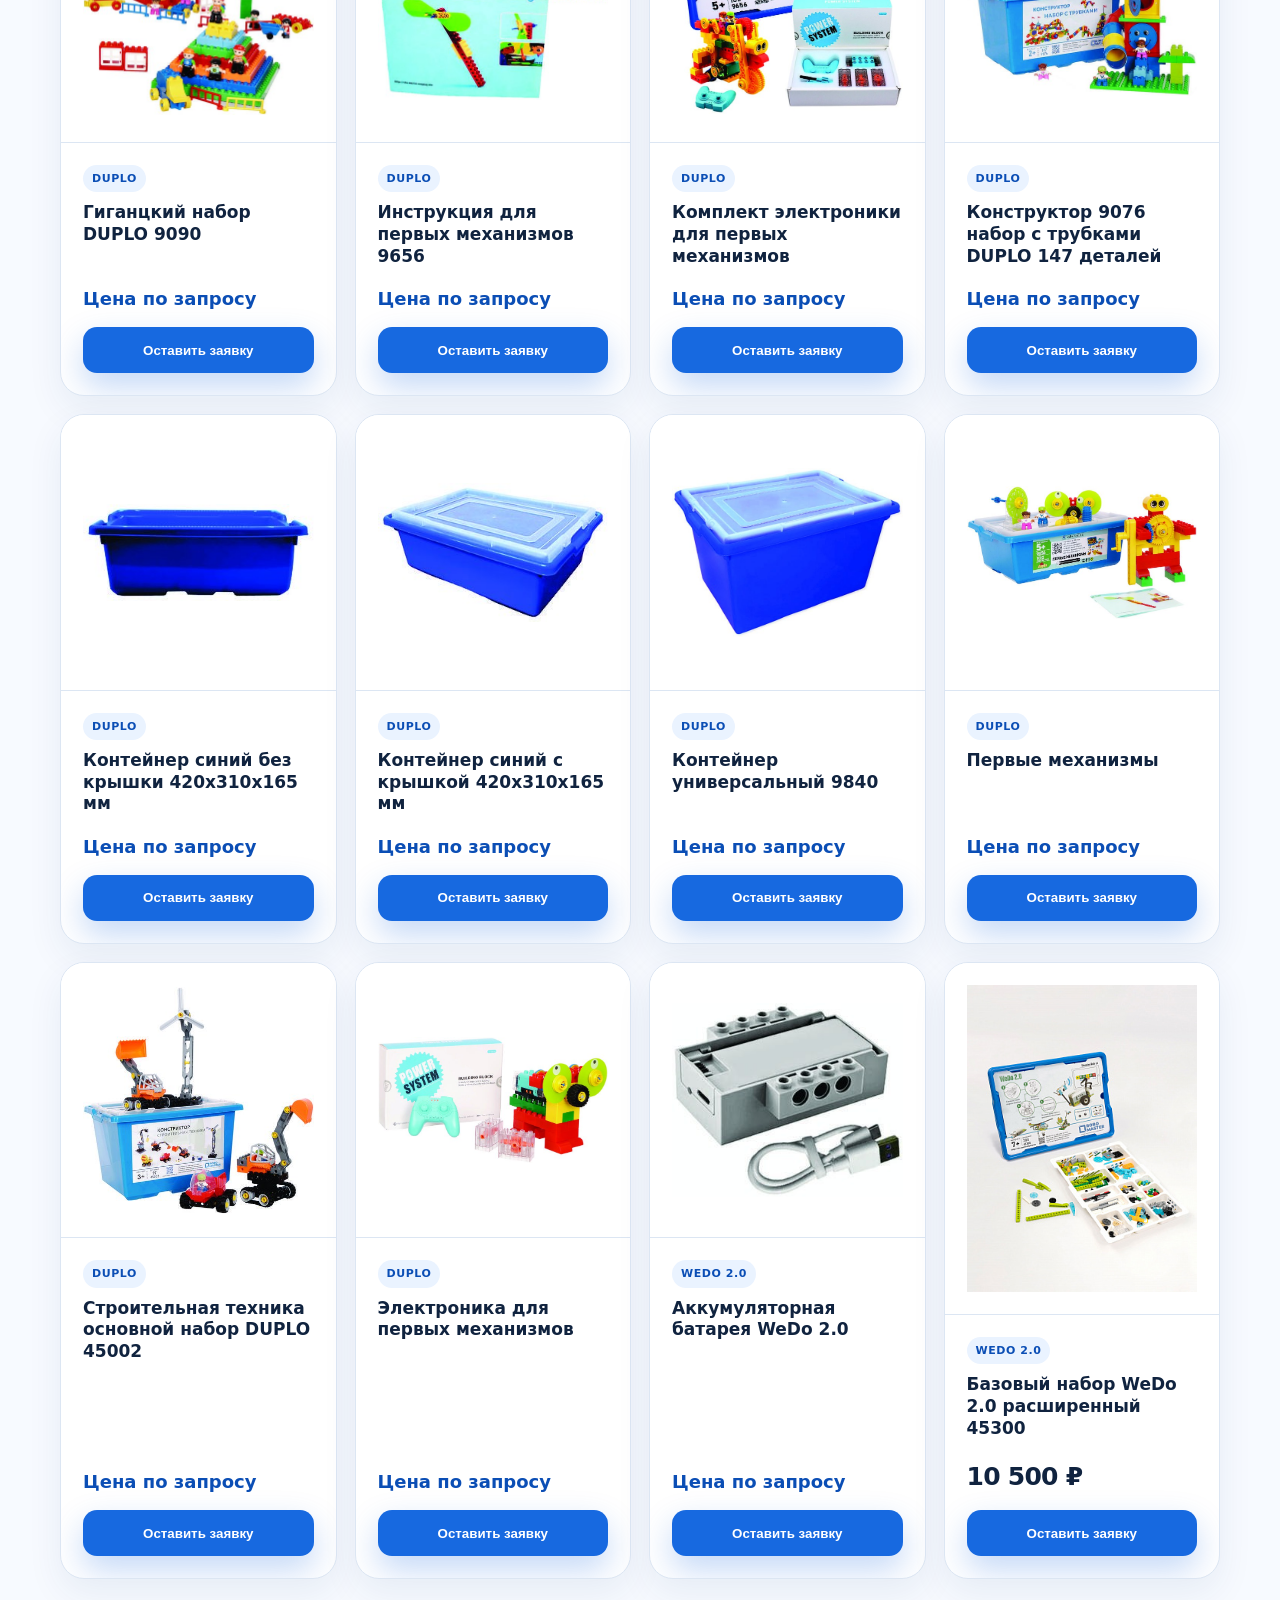
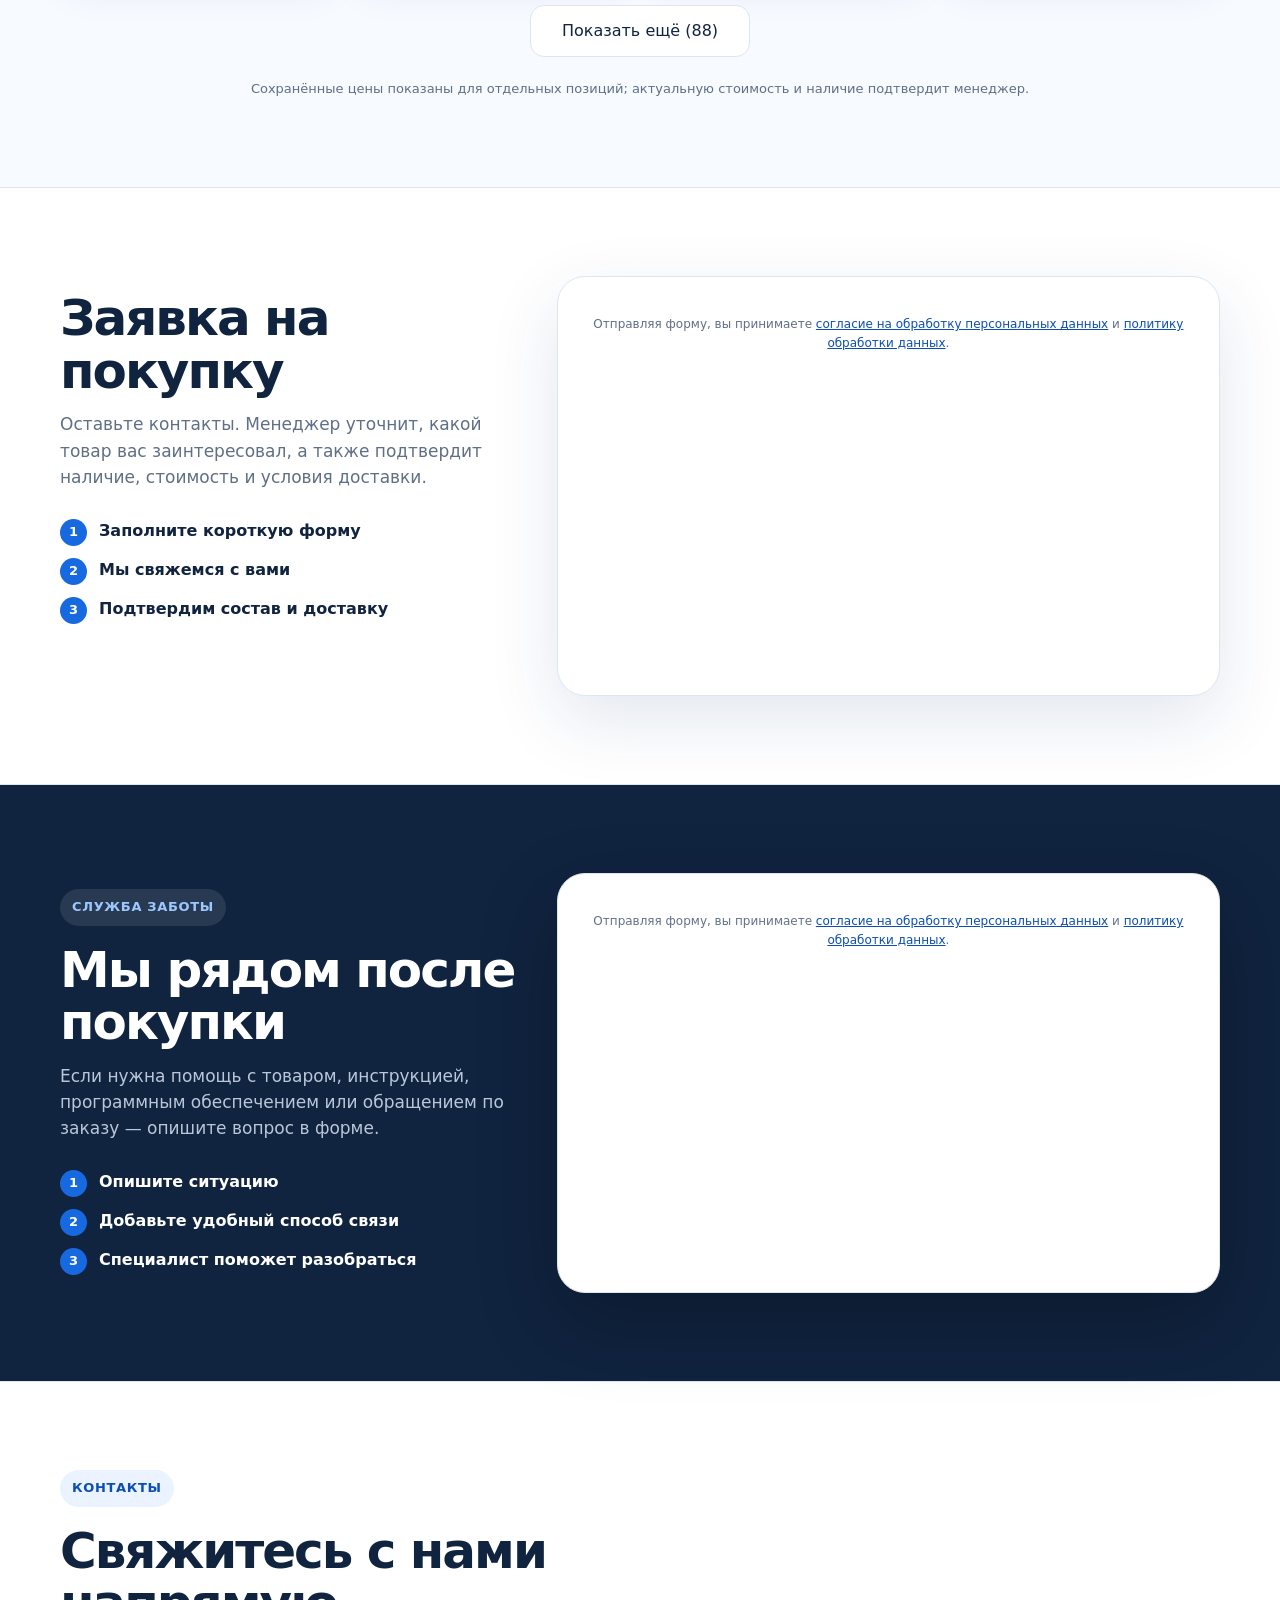
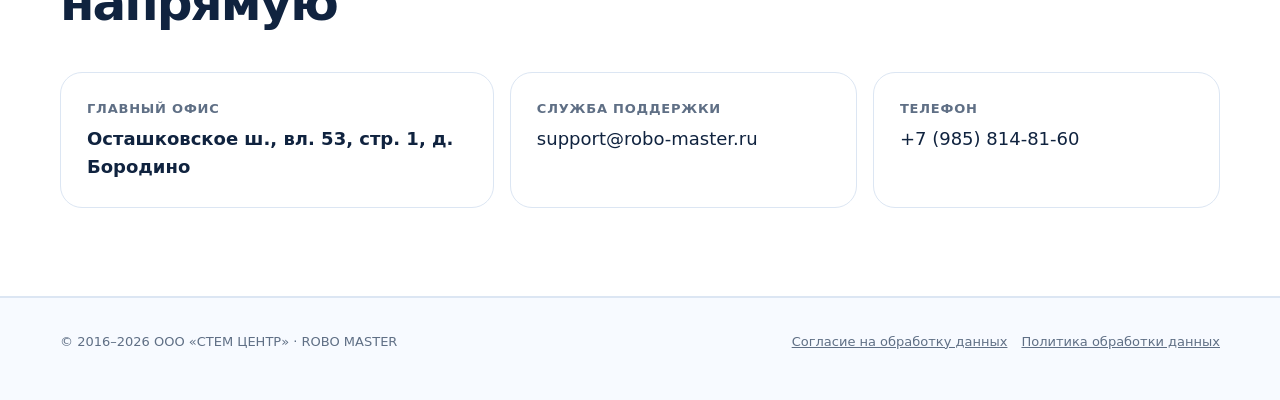
==== commit c4366477: "Add Yandex Metrika counter 98545607" ====
--- a/index.html
+++ b/index.html
@@ -8,8 +8,24 @@
   <link rel="stylesheet" href="/styles.css">
   <script src="/catalog-data.js" defer></script>
   <script src="/catalog.js" defer></script>
+  <!-- Yandex.Metrika counter -->
+  <script type="text/javascript">
+    (function(m,e,t,r,i,k,a){m[i]=m[i]||function(){(m[i].a=m[i].a||[]).push(arguments)};
+    m[i].l=1*new Date();for(var j=0;j<document.scripts.length;j++){if(document.scripts[j].src===r){return;}}
+    k=e.createElement(t),a=e.getElementsByTagName(t)[0],k.async=1,k.src=r,a.parentNode.insertBefore(k,a)})
+    (window,document,"script","https://mc.yandex.ru/metrika/tag.js","ym");
+
+    ym(98545607,"init",{
+      clickmap:true,
+      trackLinks:true,
+      accurateTrackBounce:true,
+      webvisor:true
+    });
+  </script>
+  <!-- /Yandex.Metrika counter -->
 </head>
 <body>
+  <noscript><div><img src="https://mc.yandex.ru/watch/98545607" style="position:absolute; left:-9999px;" alt=""></div></noscript>
   <div class="sticky-stack">
     <div class="service-note">
       <div class="container"><span class="status-dot" aria-hidden="true"></span> Основной магазин временно восстанавливается. Заявки и Служба заботы работают.</div>
--- a/styles.css
+++ b/styles.css
@@ -394,6 +394,7 @@
 }
 
 .section-heading p { color: var(--muted); font-size: 18px; }
+.catalog-download { margin-top: 12px; }
 
 .cards {
   display: grid;
@@ -575,6 +576,7 @@
 
 .catalog-more-wrap { display: flex; justify-content: center; margin-top: 26px; }
 .catalog-more-wrap .button { min-width: 220px; cursor: pointer; font: inherit; }
+#catalog-more[hidden] { display: none; }
 .catalog-empty { grid-column: 1 / -1; padding: 48px 24px; border: 1px dashed var(--line); border-radius: 22px; color: var(--muted); text-align: center; }
 
 .selected-product {
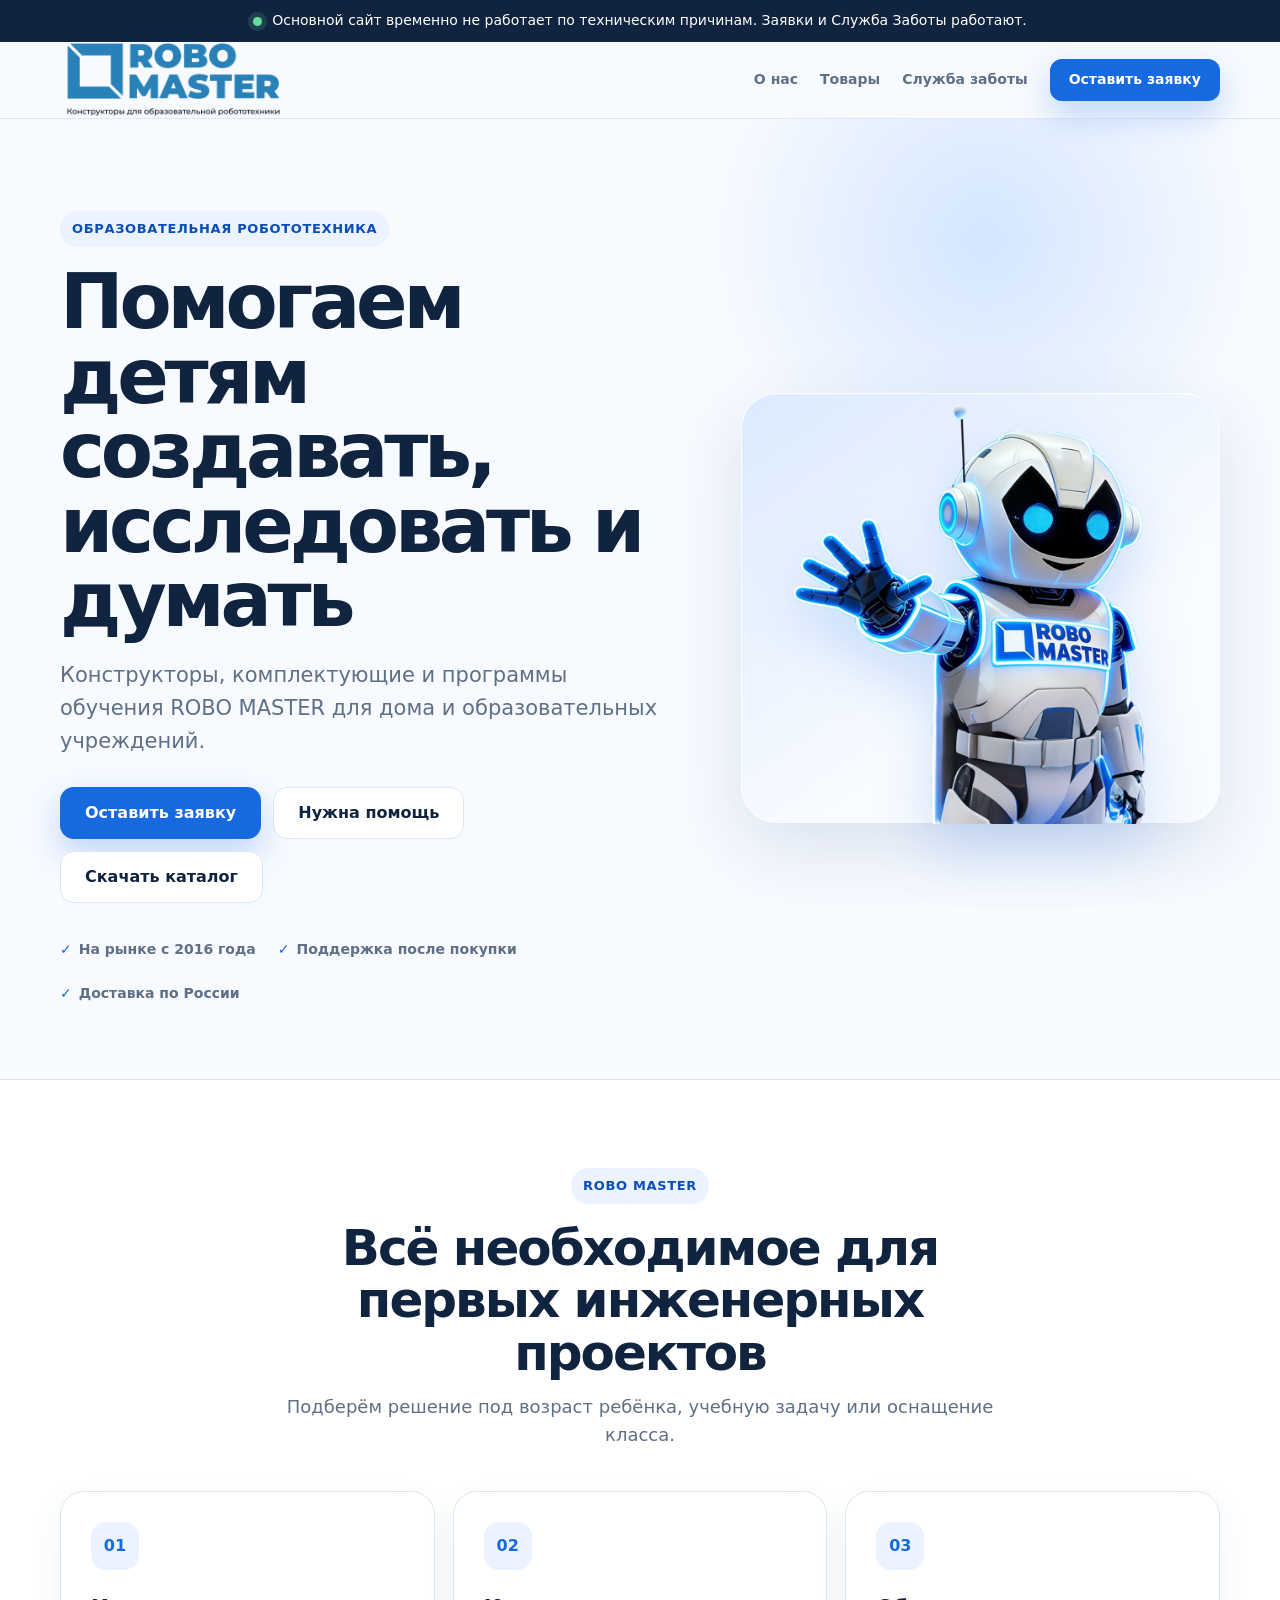
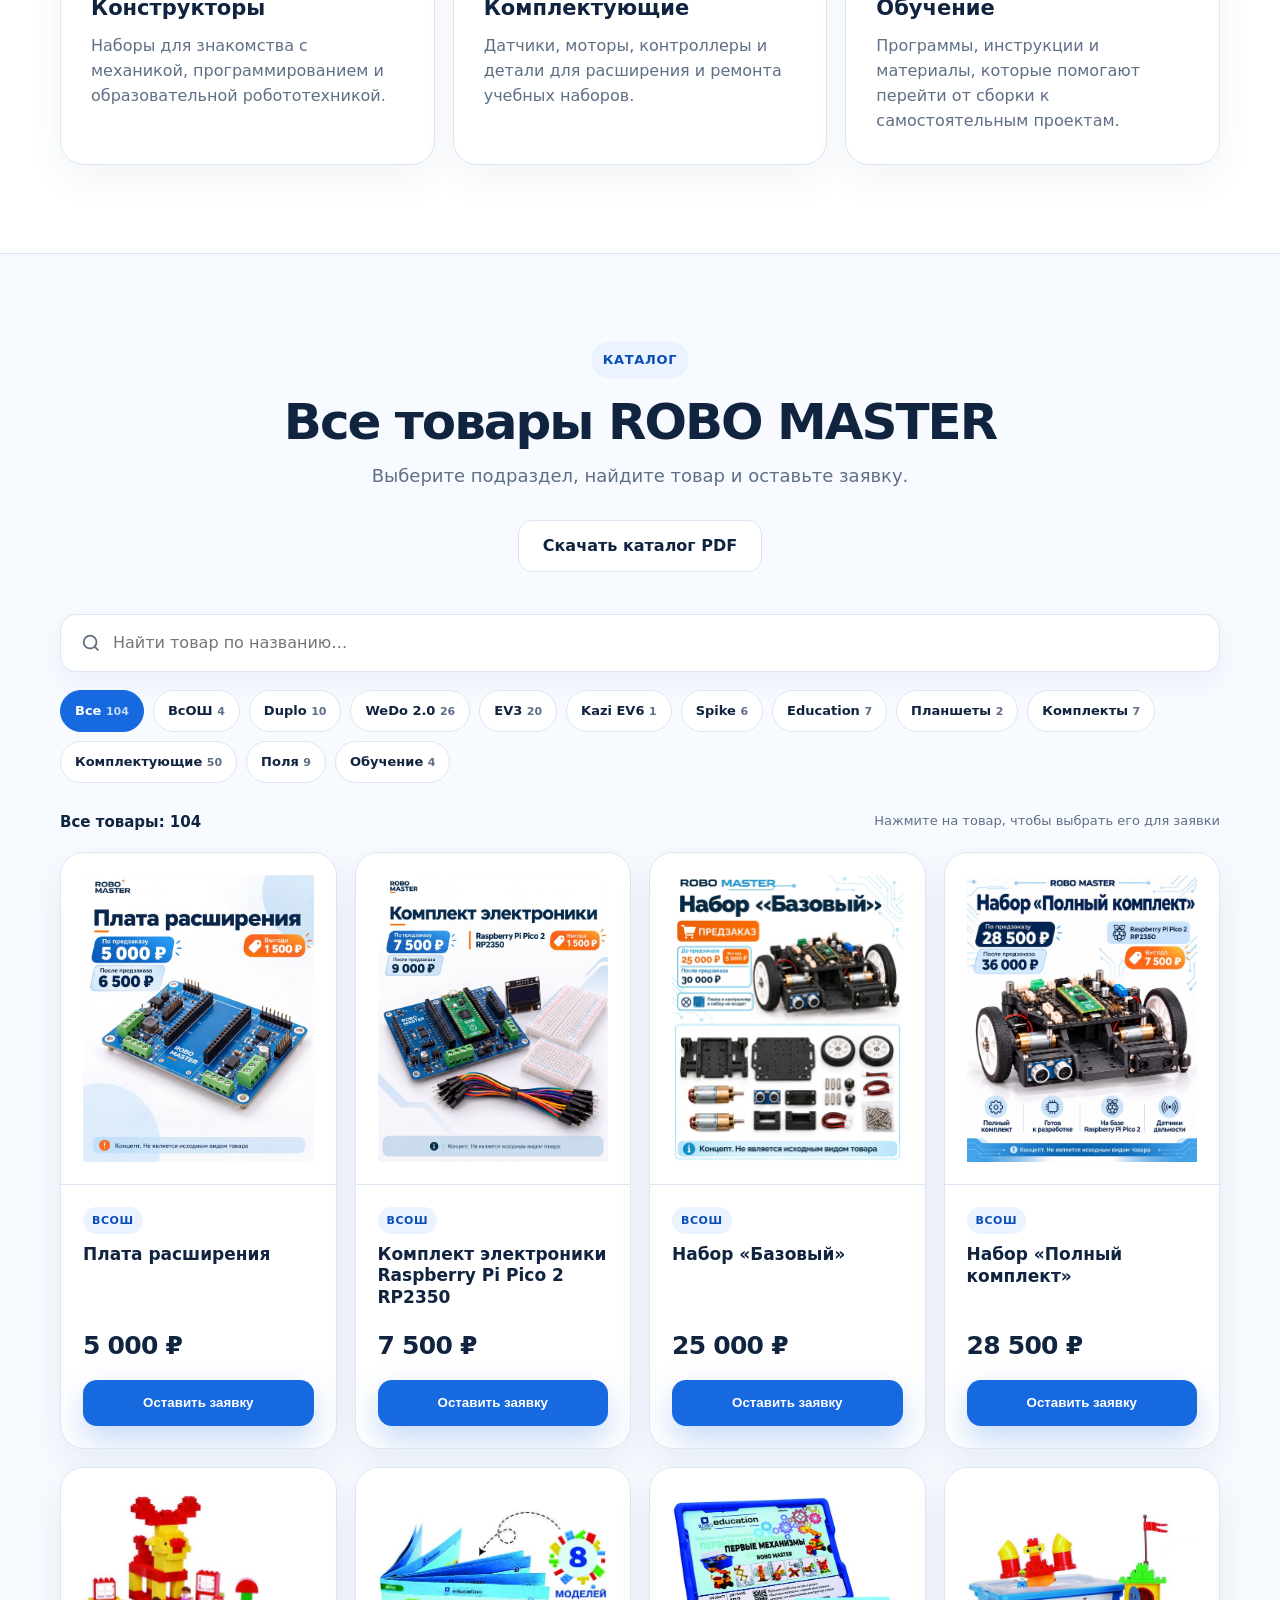
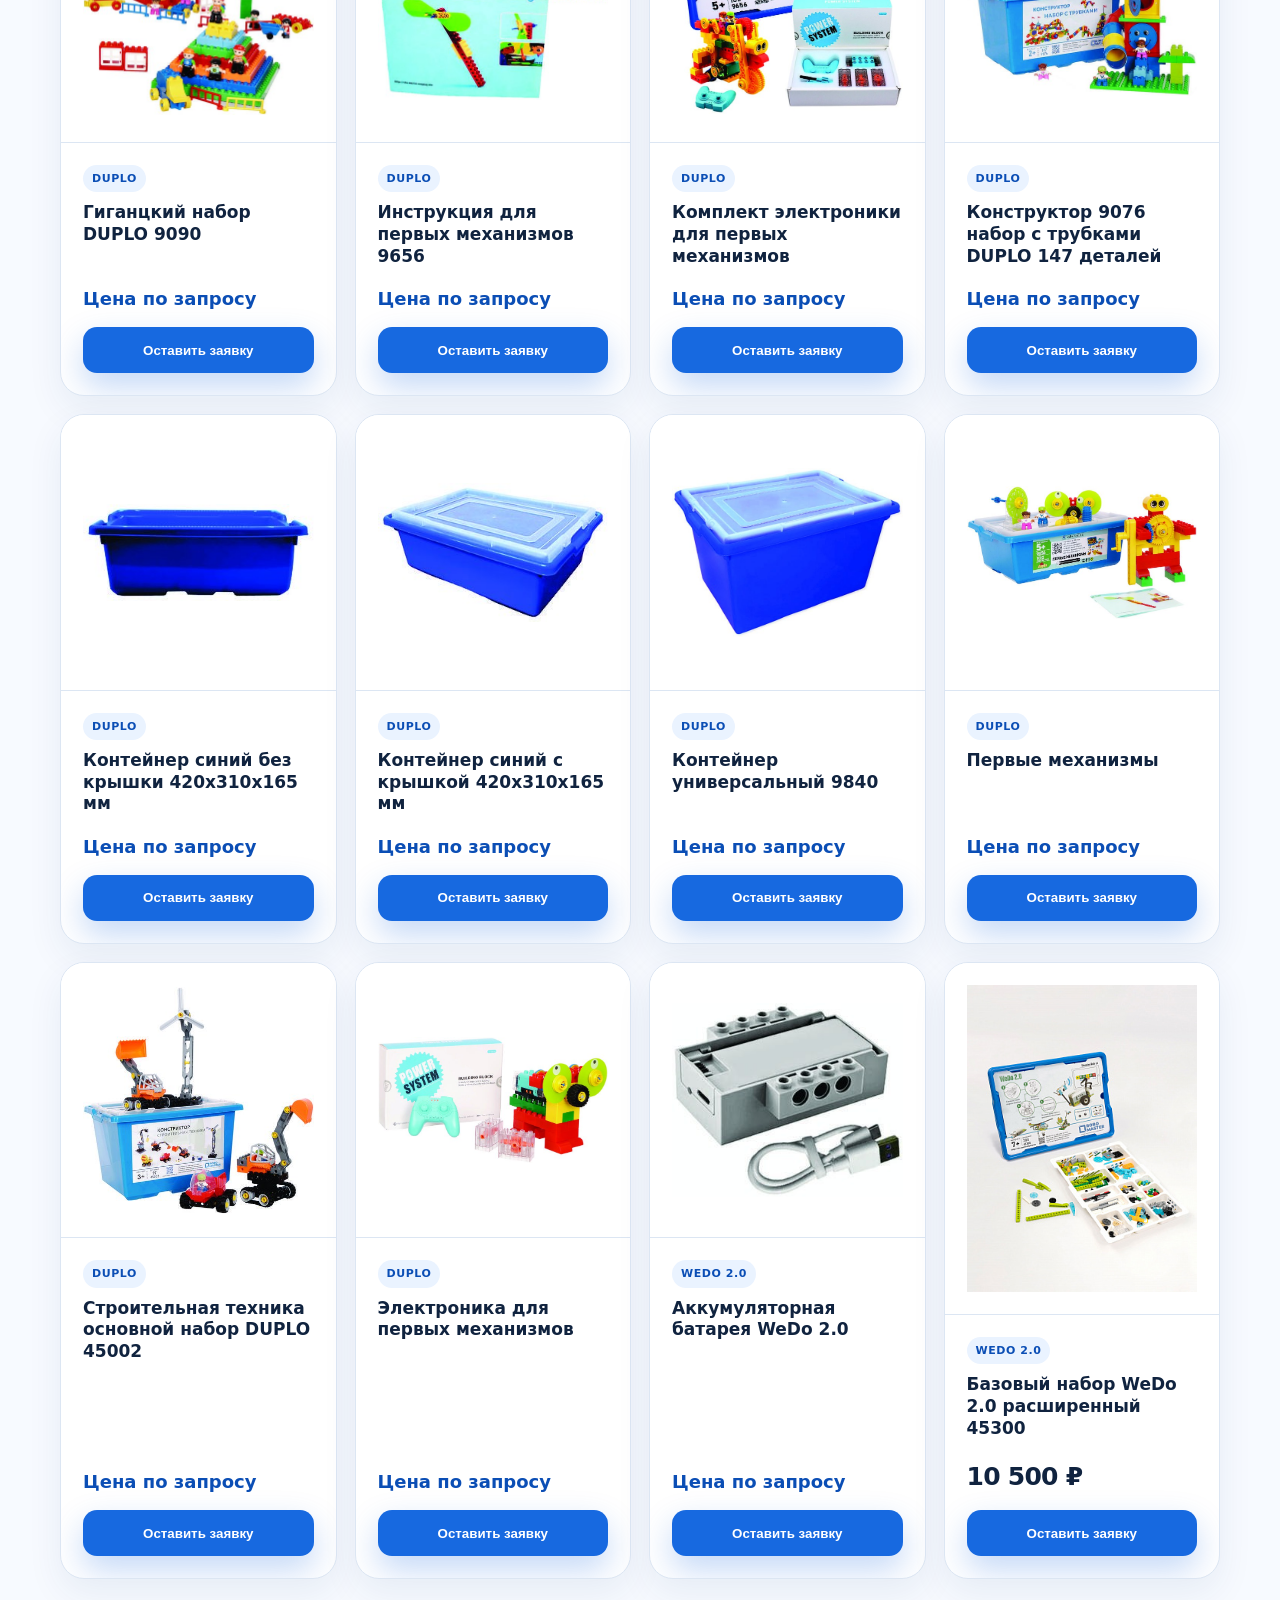
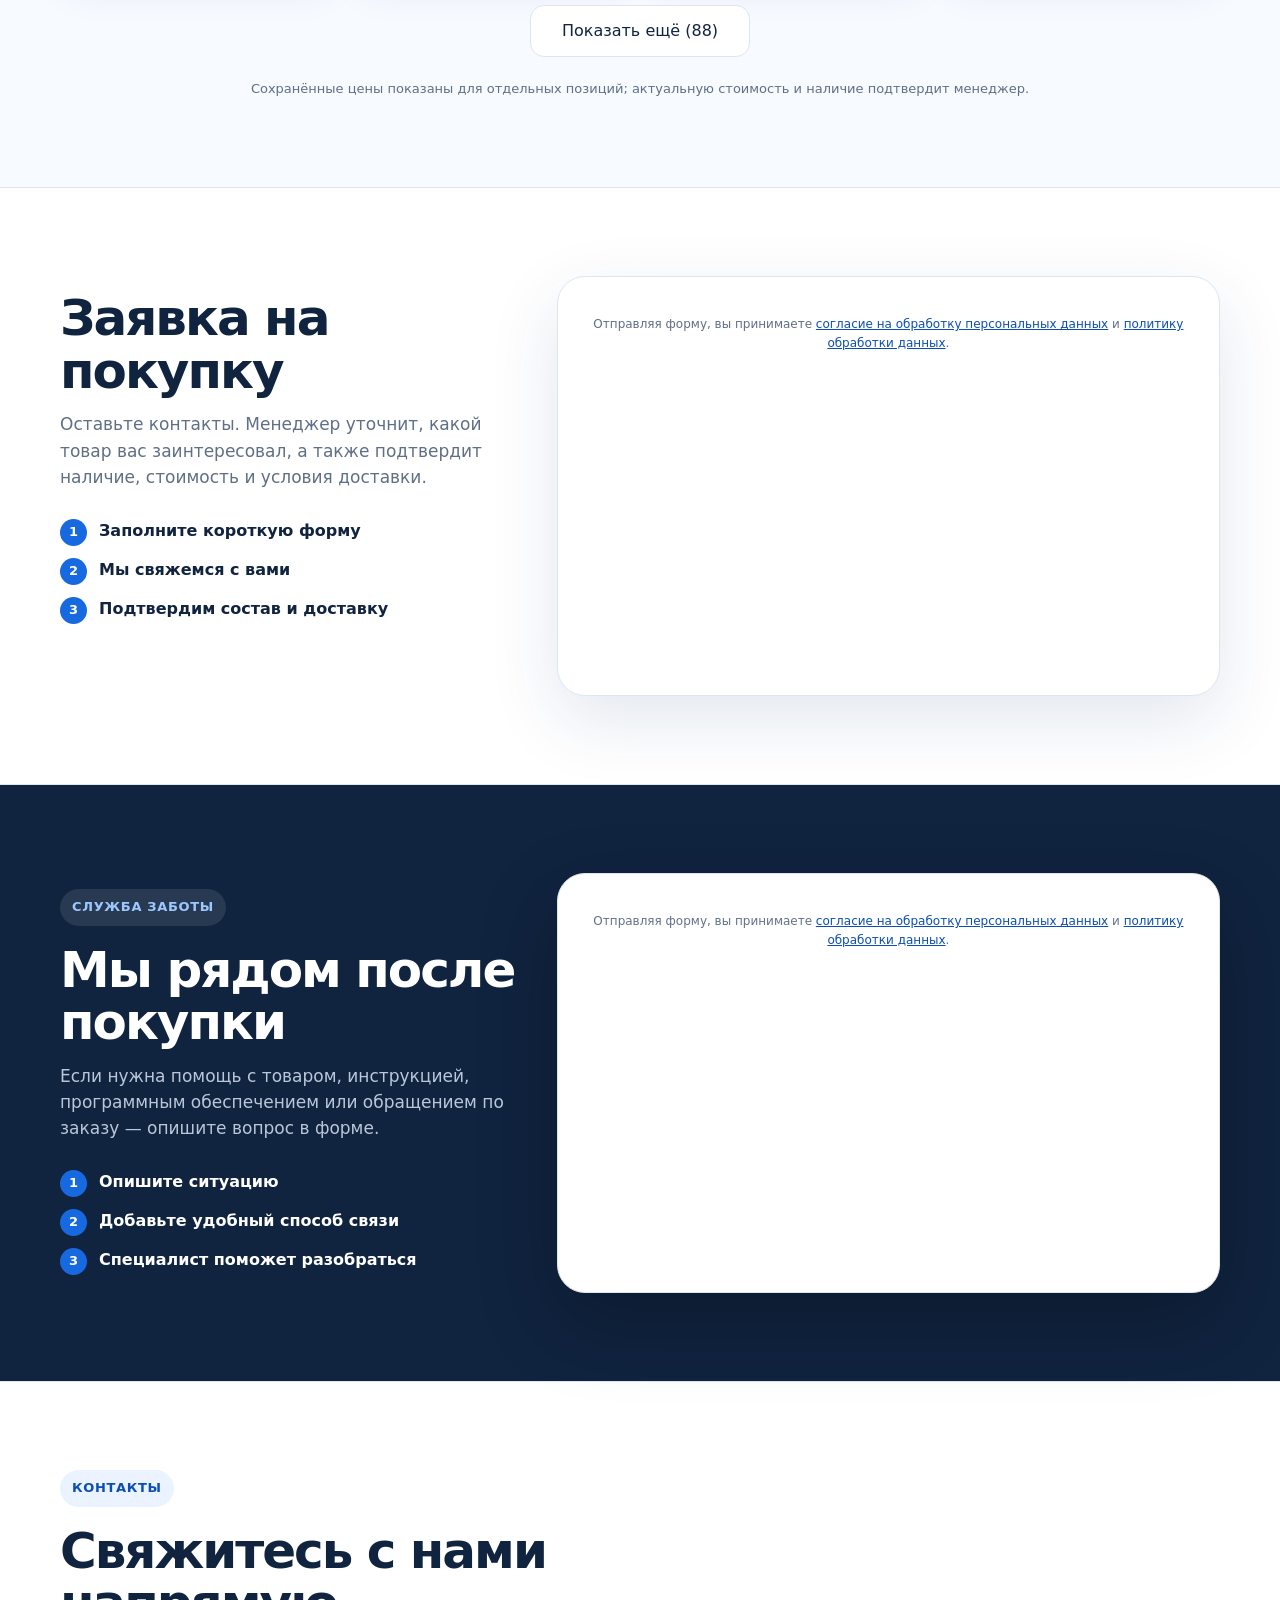
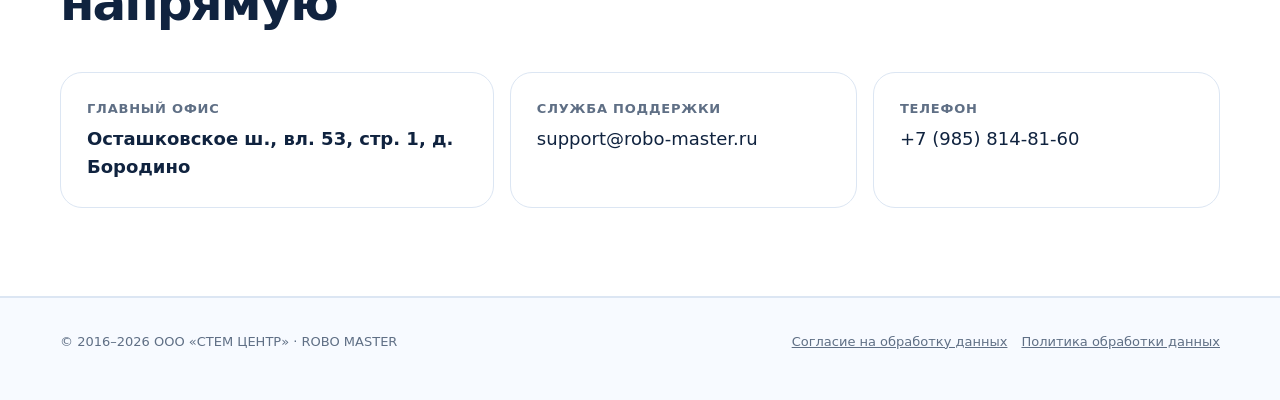
==== commit 099df073: "Update temporary service notice" ====
--- a/index.html
+++ b/index.html
@@ -8,27 +8,11 @@
   <link rel="stylesheet" href="/styles.css">
   <script src="/catalog-data.js" defer></script>
   <script src="/catalog.js" defer></script>
-  <!-- Yandex.Metrika counter -->
-  <script type="text/javascript">
-    (function(m,e,t,r,i,k,a){m[i]=m[i]||function(){(m[i].a=m[i].a||[]).push(arguments)};
-    m[i].l=1*new Date();for(var j=0;j<document.scripts.length;j++){if(document.scripts[j].src===r){return;}}
-    k=e.createElement(t),a=e.getElementsByTagName(t)[0],k.async=1,k.src=r,a.parentNode.insertBefore(k,a)})
-    (window,document,"script","https://mc.yandex.ru/metrika/tag.js","ym");
-
-    ym(98545607,"init",{
-      clickmap:true,
-      trackLinks:true,
-      accurateTrackBounce:true,
-      webvisor:true
-    });
-  </script>
-  <!-- /Yandex.Metrika counter -->
 </head>
 <body>
-  <noscript><div><img src="https://mc.yandex.ru/watch/98545607" style="position:absolute; left:-9999px;" alt=""></div></noscript>
   <div class="sticky-stack">
     <div class="service-note">
-      <div class="container"><span class="status-dot" aria-hidden="true"></span> Основной магазин временно восстанавливается. Заявки и Служба заботы работают.</div>
+      <div class="container"><span class="status-dot" aria-hidden="true"></span> Основной сайт временно не работает по техническим причинам. Заявки и Служба Заботы работают.</div>
     </div>
 
     <header class="site-header">
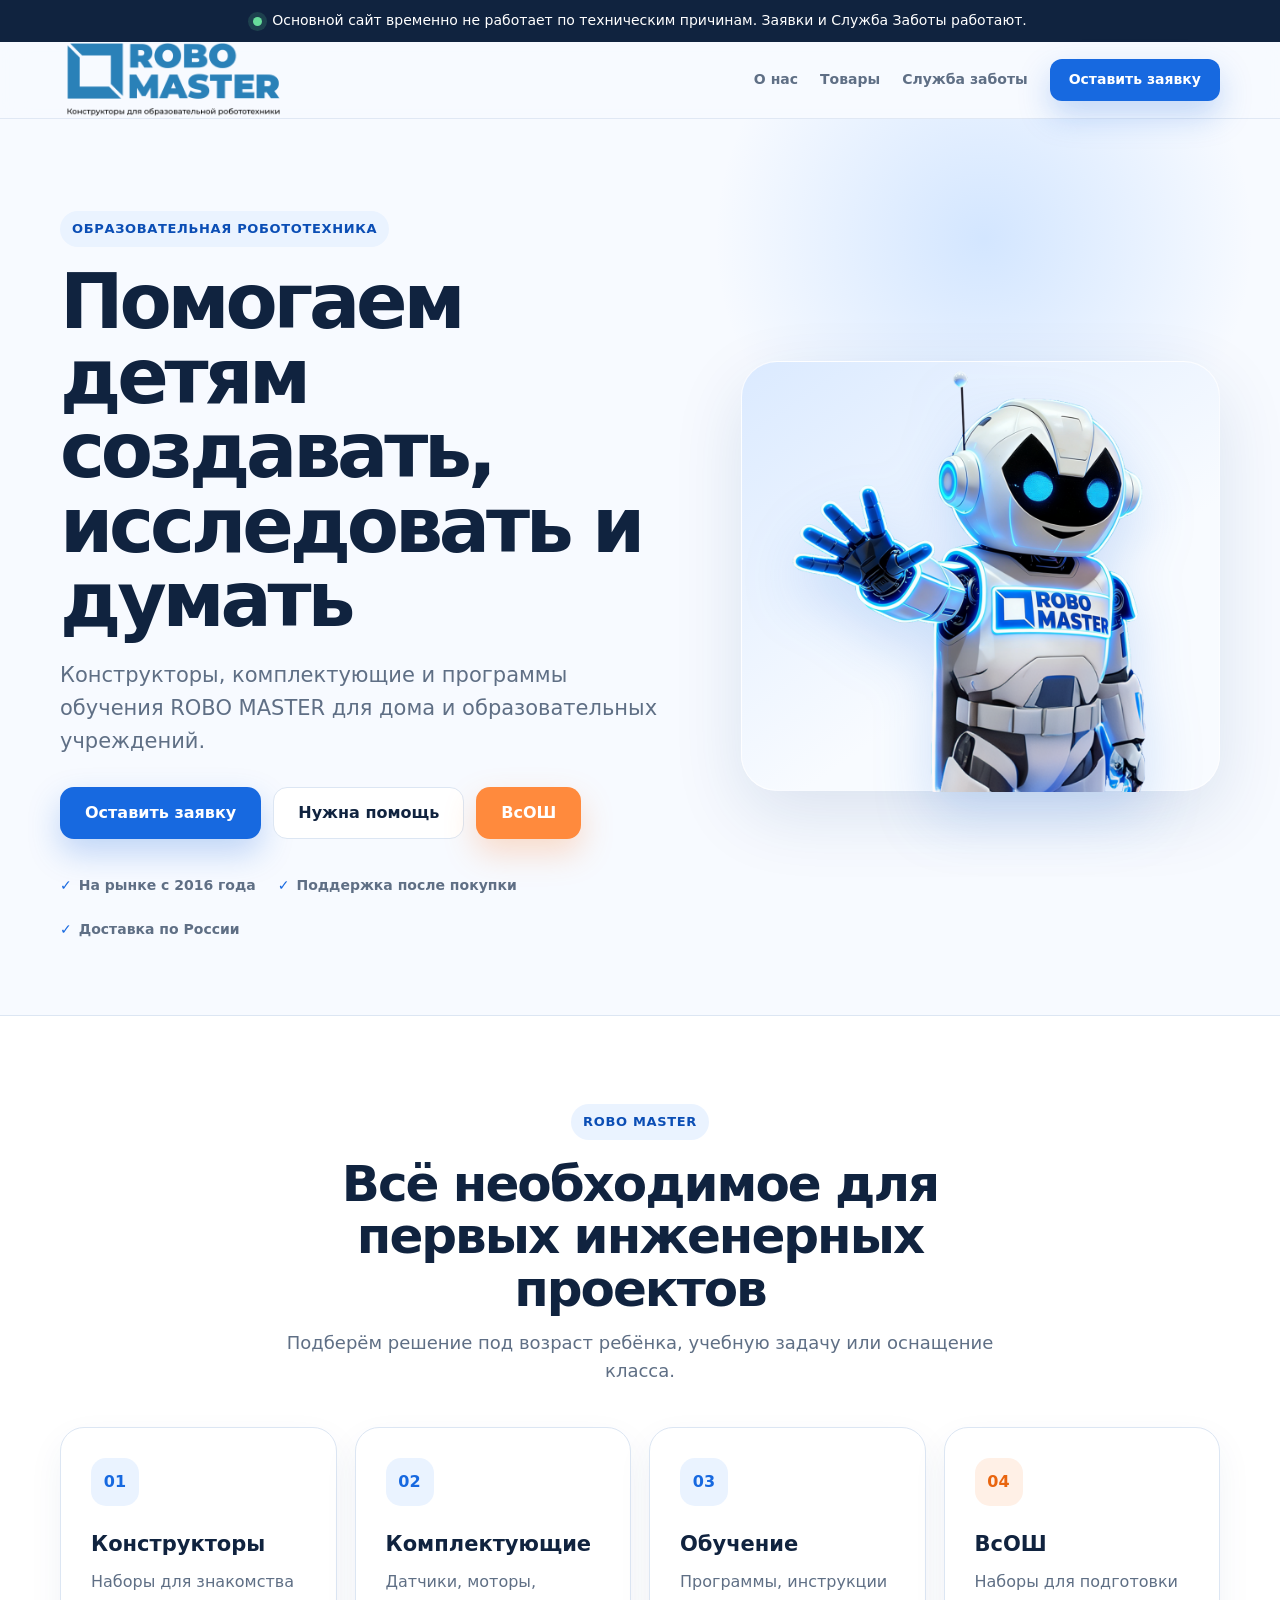
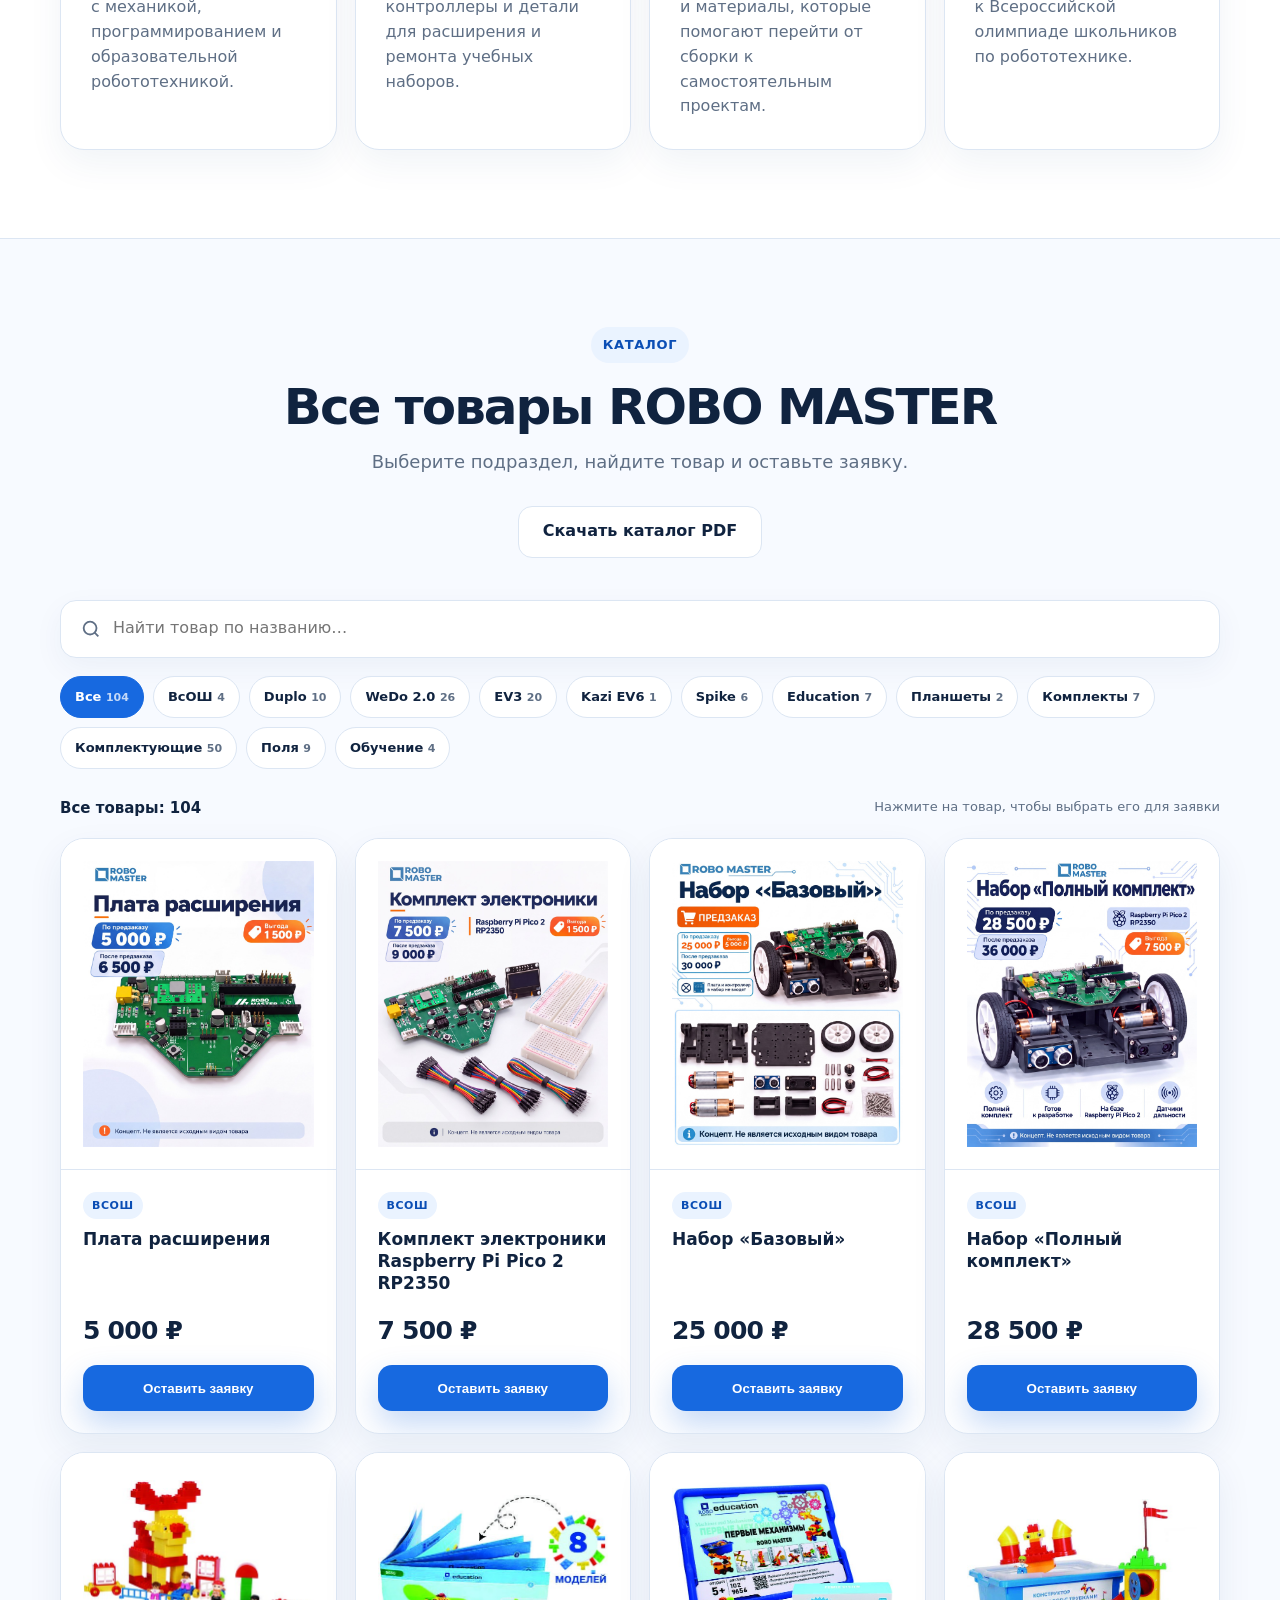
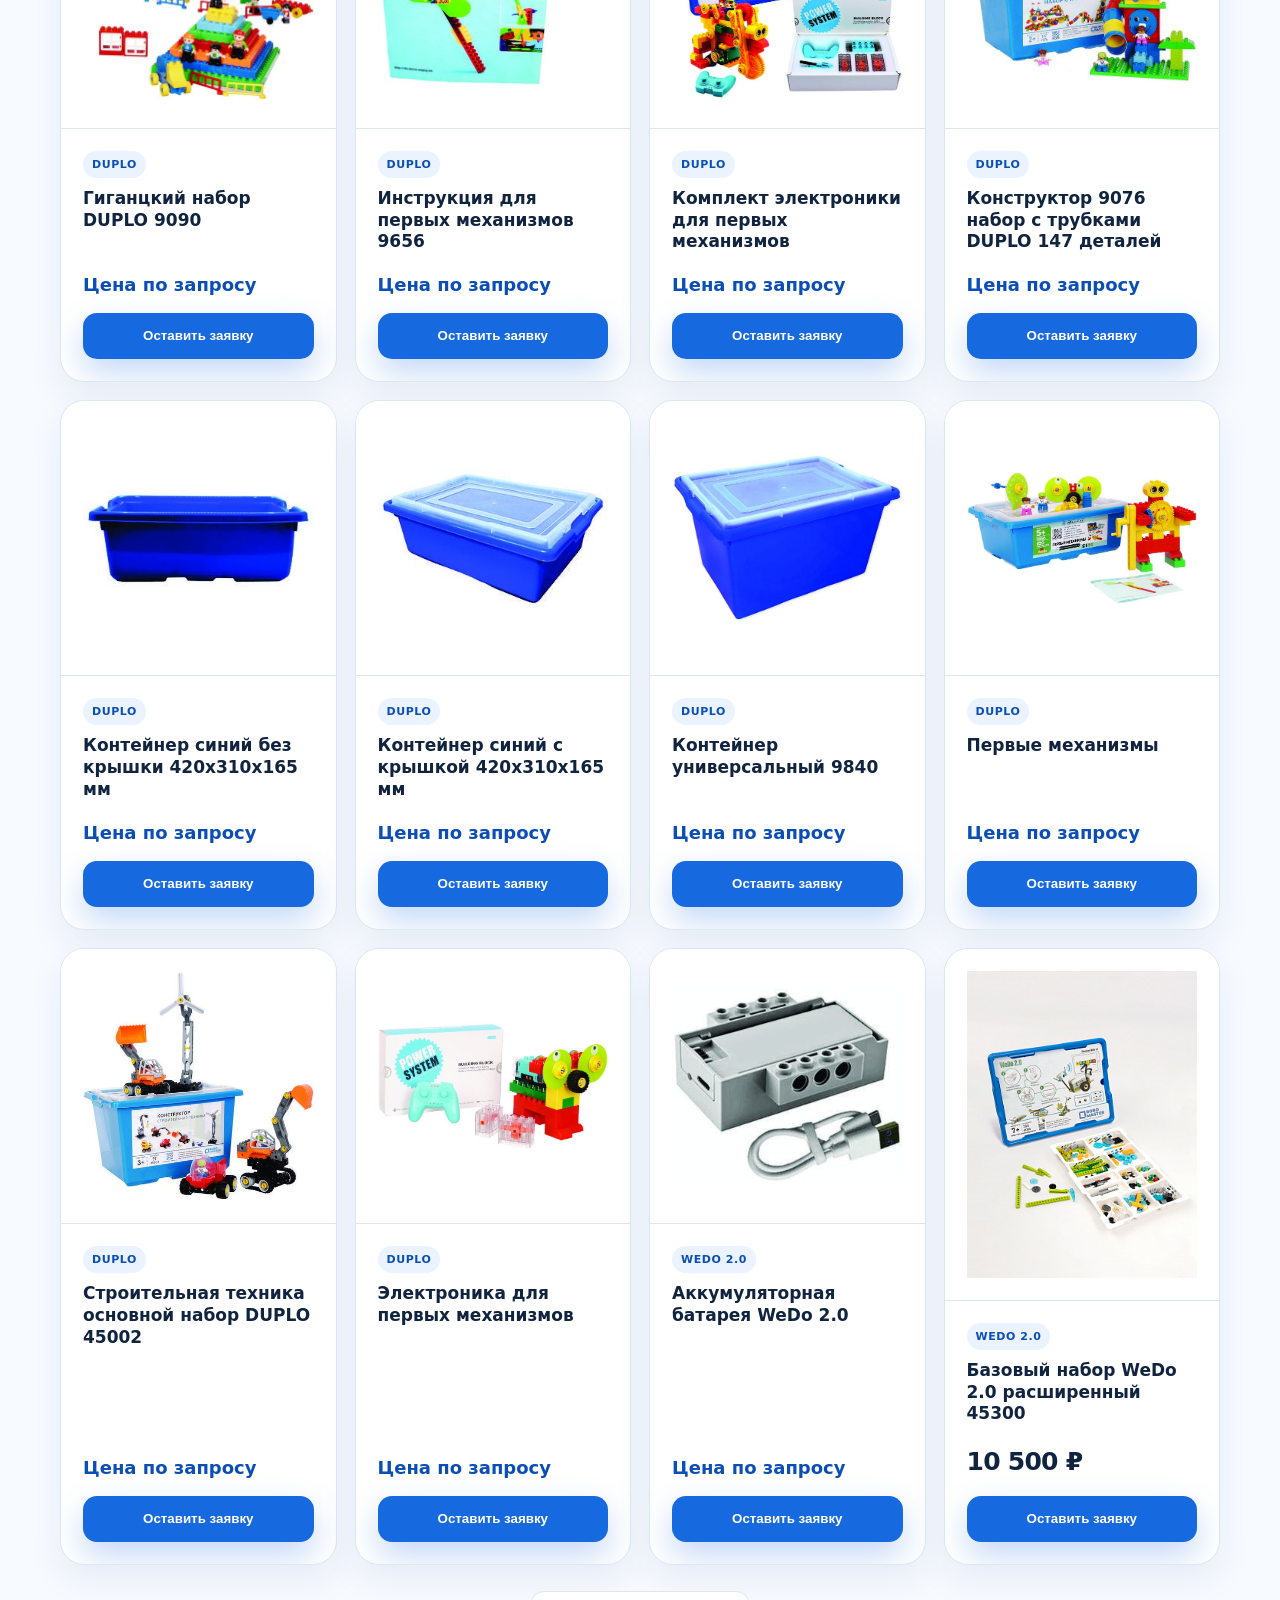
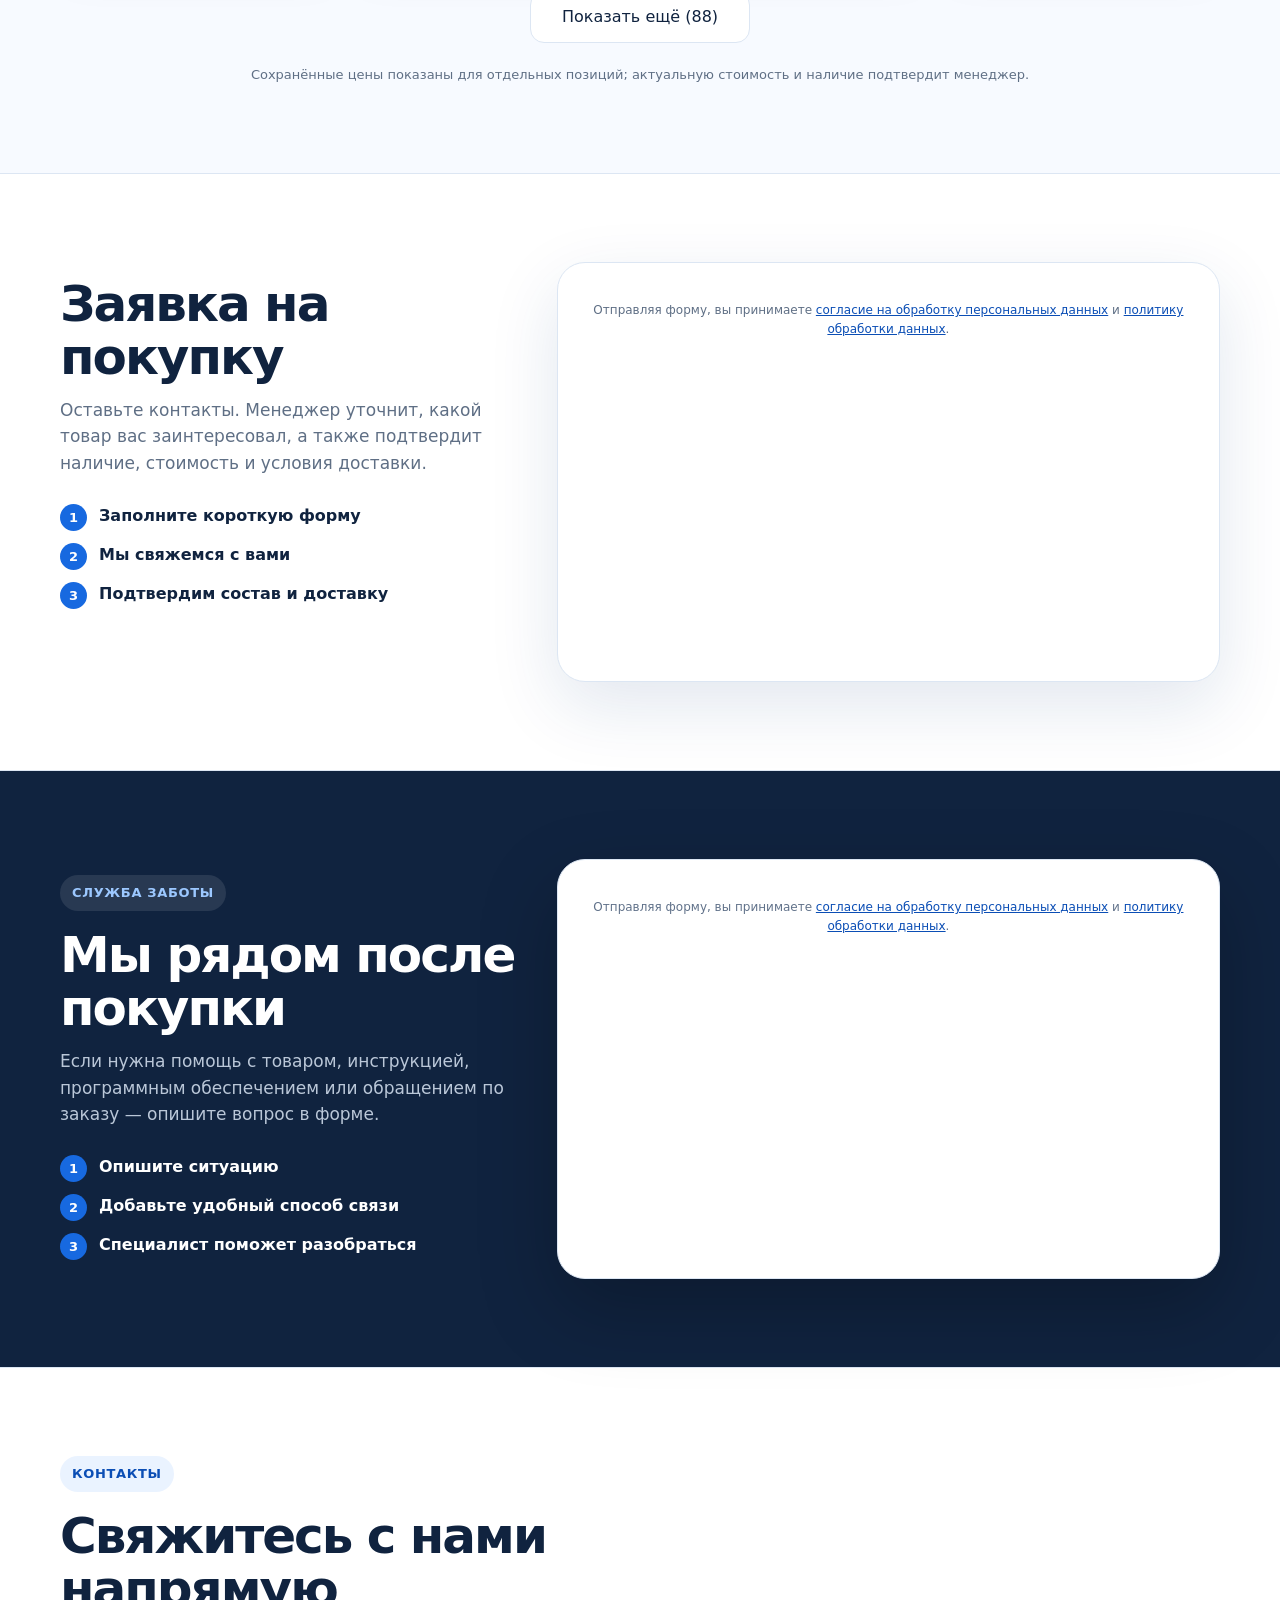
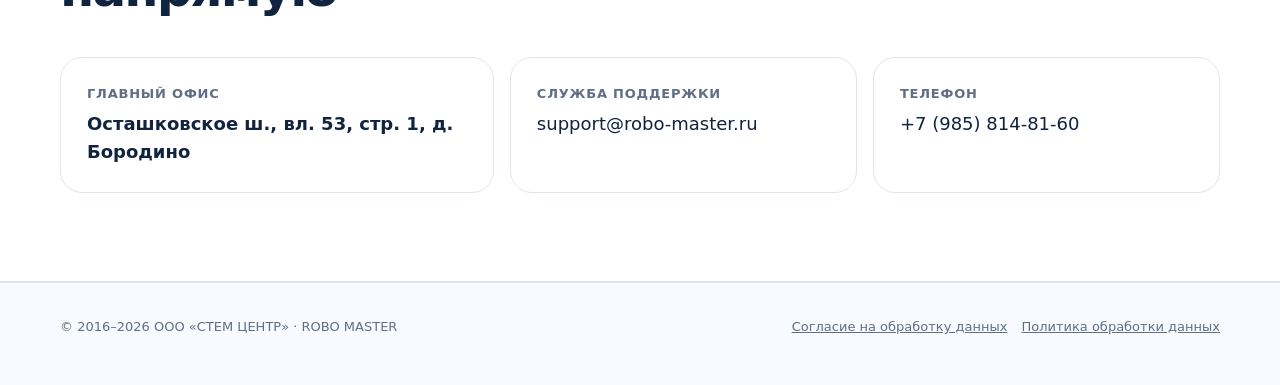
==== commit 632dbee7: "Добавить быстрый переход к наборам ВсОШ" ====
--- a/index.html
+++ b/index.html
@@ -10,6 +10,19 @@
   <script src="/catalog.js" defer></script>
 </head>
 <body>
+  <!-- Yandex.Metrika counter -->
+  <script type="text/javascript">
+    (function(m,e,t,r,i,k,a){
+      m[i]=m[i]||function(){(m[i].a=m[i].a||[]).push(arguments)};
+      m[i].l=1*new Date();
+      for (var j = 0; j < document.scripts.length; j++) {if (document.scripts[j].src === r) { return; }}
+      k=e.createElement(t),a=e.getElementsByTagName(t)[0],k.async=1,k.src=r,a.parentNode.insertBefore(k,a)
+    })(window, document,'script','https://mc.yandex.ru/metrika/tag.js?id=114083688', 'ym');
+
+    ym(114083688, 'init', {ssr:true, webvisor:true, clickmap:true, ecommerce:"dataLayer", referrer:document.referrer, url:location.href, accurateTrackBounce:true, trackLinks:true});
+  </script>
+  <noscript><div><img src="https://mc.yandex.ru/watch/114083688" style="position:absolute; left:-9999px;" alt=""></div></noscript>
+  <!-- /Yandex.Metrika counter -->
   <div class="sticky-stack">
     <div class="service-note">
       <div class="container"><span class="status-dot" aria-hidden="true"></span> Основной сайт временно не работает по техническим причинам. Заявки и Служба Заботы работают.</div>
@@ -40,7 +53,7 @@
           <div class="hero-actions">
             <a class="button button-primary" href="#order">Оставить заявку</a>
             <a class="button button-secondary" href="#care">Нужна помощь</a>
-            <a class="button button-secondary" href="/files/ROBO_MASTER_Catalog_2026.pdf" download>Скачать каталог</a>
+            <a class="button button-vsosh" href="#products" data-category-target="vsosh">ВсОШ</a>
           </div>
           <div class="trust-row" aria-label="Преимущества">
             <span>На рынке с 2016 года</span>
@@ -78,6 +91,11 @@
             <h3>Обучение</h3>
             <p>Программы, инструкции и материалы, которые помогают перейти от сборки к самостоятельным проектам.</p>
           </article>
+          <a class="card card-link card-vsosh" href="#products" data-category-target="vsosh">
+            <div class="card-number">04</div>
+            <h3>ВсОШ</h3>
+            <p>Наборы для подготовки к Всероссийской олимпиаде школьников по робототехнике.</p>
+          </a>
         </div>
       </div>
     </section>
@@ -169,4 +187,3 @@
 </body>
 </html>
 
-
--- a/styles.css
+++ b/styles.css
@@ -152,6 +152,8 @@
 .button-primary { background: var(--blue); color: var(--white); box-shadow: 0 14px 32px rgba(23, 105, 224, .25); }
 .button-primary:hover { background: var(--blue-deep); }
 .button-secondary { background: var(--white); color: var(--ink); border-color: var(--line); }
+.button-vsosh { background: var(--orange); color: var(--white); box-shadow: 0 14px 32px rgba(255, 138, 61, .28); }
+.button-vsosh:hover { background: #f47420; }
 .button-small { min-height: 42px; padding-inline: 18px; border-radius: 12px; }
 
 .hero {
@@ -398,7 +400,7 @@
 
 .cards {
   display: grid;
-  grid-template-columns: repeat(3, 1fr);
+  grid-template-columns: repeat(4, 1fr);
   gap: 18px;
 }
 
@@ -601,6 +603,10 @@
   background: var(--white);
   box-shadow: 0 14px 36px rgba(20, 61, 120, .06);
 }
+
+.card-link { color: inherit; text-decoration: none; transition: transform .2s ease, border-color .2s ease, box-shadow .2s ease; }
+.card-link:hover { transform: translateY(-4px); border-color: #ffc29a; box-shadow: 0 18px 42px rgba(255, 138, 61, .14); }
+.card-vsosh .card-number { background: #fff0e6; color: #e9650f; }
 
 .card-number {
   display: grid;
@@ -728,4 +734,3 @@
   .footer-links { justify-content: flex-start; }
 }
 
-
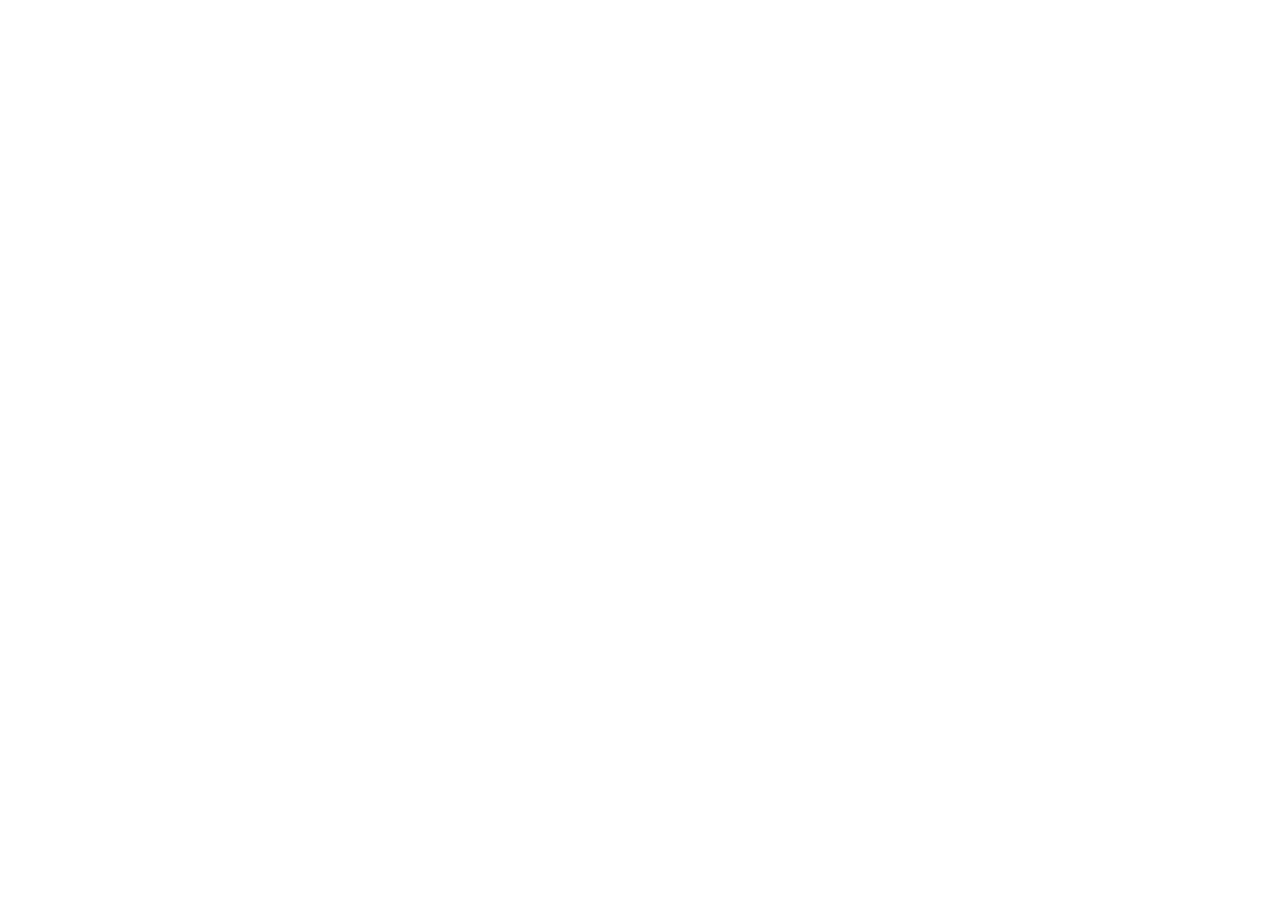
==== commit 24f5d449: "Перенаправить заглушку на основной сайт" ====
--- a/index.html
+++ b/index.html
@@ -3,8 +3,12 @@
 <head>
   <meta charset="utf-8">
   <meta name="viewport" content="width=device-width, initial-scale=1">
+  <meta name="robots" content="noindex, follow">
+  <meta http-equiv="refresh" content="0; url=https://robo-master.ru/">
   <meta name="description" content="ROBO MASTER — образовательные конструкторы и поддержка. Оставьте заявку на покупку или обратитесь в Службу заботы.">
+  <link rel="canonical" href="https://robo-master.ru/">
   <title>ROBO MASTER — заявки и Служба заботы</title>
+  <script>window.location.replace("https://robo-master.ru/");</script>
   <link rel="stylesheet" href="/styles.css">
   <script src="/catalog-data.js" defer></script>
   <script src="/catalog.js" defer></script>
